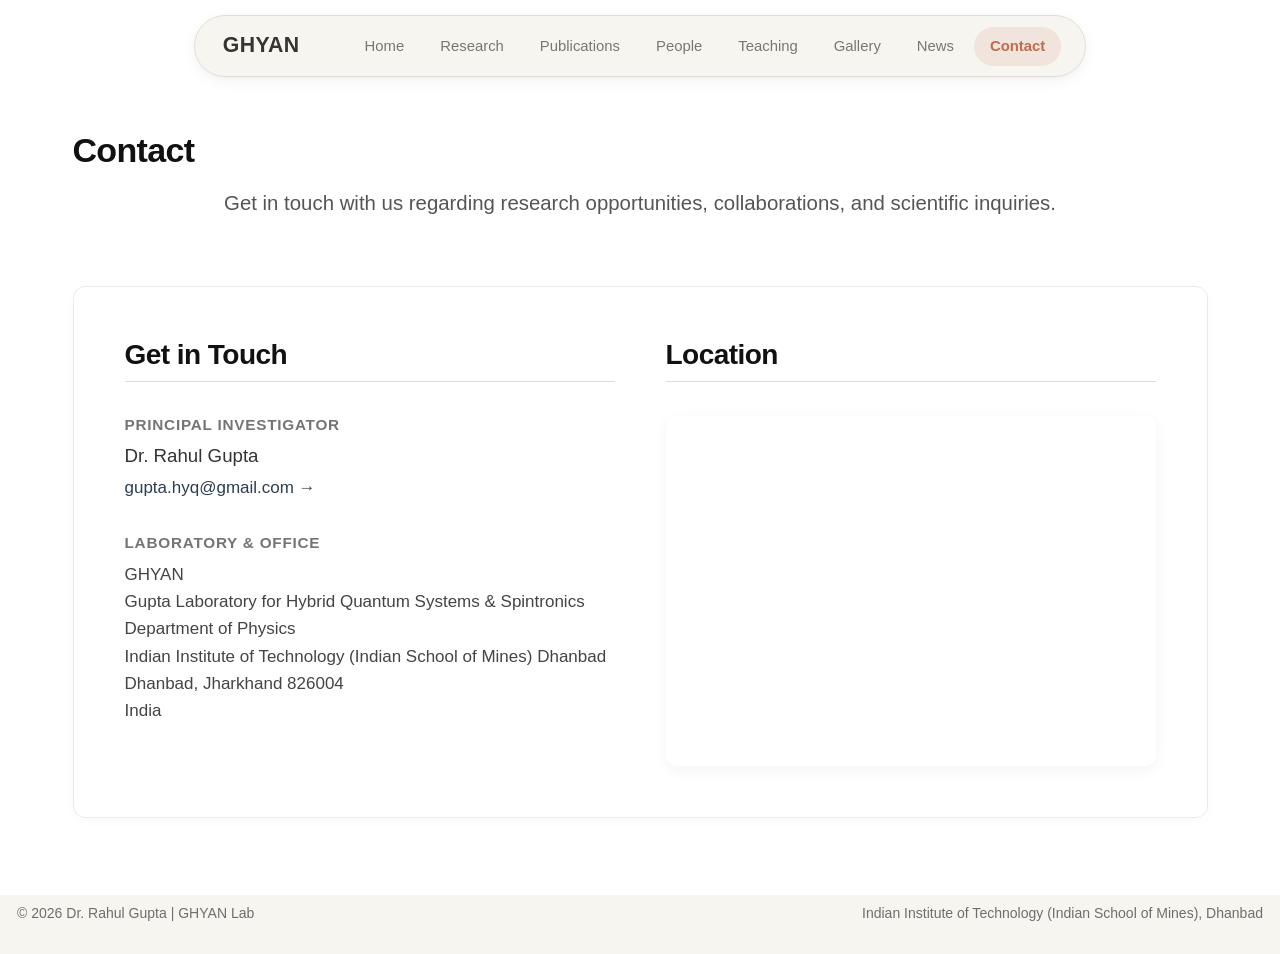
==== docs/contact.html @ 3e4fe7b3 "Bug Fixed" ====
<!DOCTYPE html>
<html xmlns="http://www.w3.org/1999/xhtml" lang="en" xml:lang="en"><head>

<meta charset="utf-8">
<meta name="generator" content="quarto-1.10.18">

<meta name="viewport" content="width=device-width, initial-scale=1.0, user-scalable=yes">


<title>Contact – GHYAN</title>
<style>
/* Default styles provided by pandoc.
** See https://pandoc.org/MANUAL.html#variables-for-html for config info.
*/
span.smallcaps{font-variant: small-caps;}
div.columns{display: flex; gap: 1.5em;}
div.column{flex: auto;}
@media screen {
div.columns{gap: min(4vw, 1.5em);}
div.column{overflow-x: auto;}
}
div.hanging-indent{margin-left: 1.5em; text-indent: -1.5em;}
ul.task-list{list-style: none;}
ul.task-list li input[type="checkbox"] {
  width: 0.8em;
  margin: 0 0.8em 0.2em -1em; /* quarto-specific, see https://github.com/quarto-dev/quarto-cli/issues/4556 */ 
  vertical-align: middle;
}
</style>


<script src="site_libs/quarto-nav/quarto-nav.js"></script>
<script src="site_libs/quarto-nav/headroom.min.js"></script>
<script src="site_libs/clipboard/clipboard.min.js"></script>
<script src="site_libs/quarto-search/autocomplete.umd.js"></script>
<script src="site_libs/quarto-search/fuse.min.js"></script>
<script src="site_libs/quarto-search/quarto-search.js"></script>
<meta name="quarto:offset" content="./">
<link href="./images/profile.jpg" rel="icon" type="image/jpeg">
<script src="site_libs/quarto-html/quarto.js" type="module"></script>
<script src="site_libs/quarto-html/tabsets/tabsets.js" type="module"></script>
<script src="site_libs/quarto-html/popper.min.js"></script>
<script src="site_libs/quarto-html/tippy.umd.min.js"></script>
<script src="site_libs/quarto-html/anchor.min.js"></script>
<link href="site_libs/quarto-html/tippy.css" rel="stylesheet">
<link href="site_libs/quarto-html/quarto-syntax-highlighting-64a204ab8560d761af7679ceaba22944.css" rel="stylesheet" id="quarto-text-highlighting-styles">
<script src="site_libs/bootstrap/bootstrap.min.js"></script>
<link href="site_libs/bootstrap/bootstrap-icons.css" rel="stylesheet">
<link href="site_libs/bootstrap/bootstrap-635a1aeed10e7daf586be3e230a5d408.min.css" rel="stylesheet" append-hash="true" id="quarto-bootstrap" data-mode="light">
<script id="quarto-search-options" type="application/json">{
  "location": "navbar",
  "copy-button": false,
  "collapse-after": 3,
  "panel-placement": "end",
  "type": "overlay",
  "limit": 50,
  "keyboard-shortcut": [
    "f",
    "/",
    "s"
  ],
  "show-item-context": false,
  "language": {
    "search-no-results-text": "No results",
    "search-matching-documents-text": "matching documents",
    "search-copy-link-title": "Copy link to search",
    "search-hide-matches-text": "Hide additional matches",
    "search-more-match-text": "more match in this document",
    "search-more-matches-text": "more matches in this document",
    "search-clear-button-title": "Clear",
    "search-text-placeholder": "",
    "search-detached-cancel-button-title": "Cancel",
    "search-submit-button-title": "Submit",
    "search-label": "Search"
  }
}</script>


<link rel="stylesheet" href="styles.css">
</head>

<body class="nav-fixed quarto-light">

<div id="quarto-search-results"></div>
  <header id="quarto-header" class="headroom fixed-top">
    <nav class="navbar navbar-expand-lg " data-bs-theme="dark">
      <div class="navbar-container container-fluid">
      <div class="navbar-brand-container mx-auto">
    <a class="navbar-brand" href="./index.html">
    <span class="navbar-title">GHYAN</span>
    </a>
  </div>
          <button class="navbar-toggler" type="button" data-bs-toggle="collapse" data-bs-target="#navbarCollapse" aria-controls="navbarCollapse" role="menu" aria-expanded="false" aria-label="Toggle navigation" onclick="if (window.quartoToggleHeadroom) { window.quartoToggleHeadroom(); }">
  <span class="navbar-toggler-icon"></span>
</button>
          <div class="collapse navbar-collapse" id="navbarCollapse">
            <ul class="navbar-nav navbar-nav-scroll ms-auto">
  <li class="nav-item">
    <a class="nav-link" href="./index.html"> 
<span class="menu-text">Home</span></a>
  </li>  
  <li class="nav-item">
    <a class="nav-link" href="./research.html"> 
<span class="menu-text">Research</span></a>
  </li>  
  <li class="nav-item">
    <a class="nav-link" href="./publications.html"> 
<span class="menu-text">Publications</span></a>
  </li>  
  <li class="nav-item">
    <a class="nav-link" href="./people.html"> 
<span class="menu-text">People</span></a>
  </li>  
  <li class="nav-item">
    <a class="nav-link" href="./teaching.html"> 
<span class="menu-text">Teaching</span></a>
  </li>  
  <li class="nav-item">
    <a class="nav-link" href="./gallery.html"> 
<span class="menu-text">Gallery</span></a>
  </li>  
  <li class="nav-item">
    <a class="nav-link" href="./news.html"> 
<span class="menu-text">News</span></a>
  </li>  
  <li class="nav-item">
    <a class="nav-link active" href="./contact.html" aria-current="page"> 
<span class="menu-text">Contact</span></a>
  </li>  
</ul>
          </div> <!-- /navcollapse -->
            <div class="quarto-navbar-tools">
</div>
      </div> <!-- /container-fluid -->
    </nav>
</header>
<!-- content -->
<div id="quarto-content" class="quarto-container page-columns page-rows-contents page-layout-full page-navbar">
<!-- sidebar -->
<!-- margin-sidebar -->
    
<!-- main -->
<main class="content column-page" id="quarto-document-content">

<header id="title-block-header" class="quarto-title-block default">
<div class="quarto-title">
<h1 class="title">Contact</h1>
</div>



<div class="quarto-title-meta column-page">

    
  
    
  </div>
  


</header>


<p style="text-align: center; font-size: 1.2rem; color: #555; margin-bottom: 4rem;">
Get in touch with us regarding research opportunities, collaborations, and scientific inquiries.
</p>
<div class="contact-grid">
  <div>
    <h2 style="margin-top: 0; margin-bottom: 2rem;" class="anchored">Get in Touch</h2>
    
    <div style="margin-bottom: 2rem;">
      <h4 style="color: #666; margin-bottom: 0.5rem; font-size: 0.9rem; text-transform: uppercase; letter-spacing: 0.05em;" class="anchored">Principal Investigator</h4>
      <p style="font-size: 1.1rem; font-weight: 500; margin-bottom: 0.25rem;">Dr. Rahul Gupta</p>
      <a href="mailto:gupta.hyq@gmail.com" style="color: #2c3e50; text-decoration: none;">gupta.hyq@gmail.com →</a>
    </div>

    <div>
      <h4 style="color: #666; margin-bottom: 0.5rem; font-size: 0.9rem; text-transform: uppercase; letter-spacing: 0.05em;" class="anchored">Laboratory &amp; Office</h4>
      <p style="line-height: 1.6; color: #444;">
        GHYAN<br>
        Gupta Laboratory for Hybrid Quantum Systems &amp; Spintronics<br>
        Department of Physics<br>
        Indian Institute of Technology (Indian School of Mines) Dhanbad<br>
        Dhanbad, Jharkhand 826004<br>
        India
      </p>
    </div>
  </div>

  <div>
    <h2 style="margin-top: 0; margin-bottom: 2rem;" class="anchored">Location</h2>
    <div style="border-radius: 12px; overflow: hidden; box-shadow: 0 4px 15px rgba(0,0,0,0.05); height: 350px;">
      <iframe src="https://www.google.com/maps/embed?pb=!1m18!1m12!1m3!1d3650.117390558661!2d86.43899721498261!3d23.814421984557995!2m3!1f0!2f0!3f0!3m2!1i1024!2i768!4f13.1!3m3!1m2!1s0x39f6bc9fac68019b%3A0xc6c4d7f5fc811ed1!2sDepartment%20of%20Physics%2C%20IIT%20(ISM)%20Dhanbad!5e0!3m2!1sen!2sin!4v1689000000000!5m2!1sen!2sin" width="100%" height="100%" style="border:0;" allowfullscreen="" loading="lazy" referrerpolicy="no-referrer-when-downgrade">
      </iframe>
    </div>
  </div>
</div>



</main> <!-- /main -->
<script id="quarto-html-after-body" type="application/javascript">
  window.document.addEventListener("DOMContentLoaded", function (event) {
    const icon = "";
    const anchorJS = new window.AnchorJS();
    anchorJS.options = {
      placement: 'right',
      icon: icon
    };
    anchorJS.add('.anchored');
    const isCodeAnnotation = (el) => {
      for (const clz of el.classList) {
        if (clz.startsWith('code-annotation-')) {                     
          return true;
        }
      }
      return false;
    }
    const onCopySuccess = function(e) {
      // button target
      const button = e.trigger;
      // don't keep focus
      button.blur();
      // flash "checked"
      button.classList.add('code-copy-button-checked');
      var currentTitle = button.getAttribute("title");
      button.setAttribute("title", "Copied!");
      let tooltip;
      if (window.bootstrap) {
        button.setAttribute("data-bs-toggle", "tooltip");
        button.setAttribute("data-bs-placement", "left");
        button.setAttribute("data-bs-title", "Copied!");
        tooltip = new bootstrap.Tooltip(button, 
          { trigger: "manual", 
            customClass: "code-copy-button-tooltip",
            offset: [0, -8]});
        tooltip.show();    
      }
      setTimeout(function() {
        if (tooltip) {
          tooltip.hide();
          button.removeAttribute("data-bs-title");
          button.removeAttribute("data-bs-toggle");
          button.removeAttribute("data-bs-placement");
        }
        button.setAttribute("title", currentTitle);
        button.classList.remove('code-copy-button-checked');
      }, 1000);
      // clear code selection
      e.clearSelection();
    }
    const getTextToCopy = function(trigger) {
      const outerScaffold = trigger.parentElement.cloneNode(true);
      const codeEl = outerScaffold.querySelector('code');
      for (const childEl of codeEl.children) {
        if (isCodeAnnotation(childEl)) {
          childEl.remove();
        }
      }
      return codeEl.innerText;
    }
    const clipboard = new window.ClipboardJS('.code-copy-button:not([data-in-quarto-modal])', {
      text: getTextToCopy
    });
    clipboard.on('success', onCopySuccess);
    if (window.document.getElementById('quarto-embedded-source-code-modal')) {
      const clipboardModal = new window.ClipboardJS('.code-copy-button[data-in-quarto-modal]', {
        text: getTextToCopy,
        container: window.document.getElementById('quarto-embedded-source-code-modal')
      });
      clipboardModal.on('success', onCopySuccess);
    }
      var localhostRegex = new RegExp(/^(?:http|https):\/\/localhost\:?[0-9]*\//);
      var mailtoRegex = new RegExp(/^mailto:/);
        var filterRegex = new RegExp('/' + window.location.host + '/');
      var isInternal = (href) => {
          return filterRegex.test(href) || localhostRegex.test(href) || mailtoRegex.test(href);
      }
      // Inspect non-navigation links and adorn them if external
     var links = window.document.querySelectorAll('a[href]:not(.nav-link):not(.navbar-brand):not(.toc-action):not(.sidebar-link):not(.sidebar-item-toggle):not(.pagination-link):not(.no-external):not([aria-hidden]):not(.dropdown-item):not(.quarto-navigation-tool):not(.about-link)');
      for (var i=0; i<links.length; i++) {
        const link = links[i];
        if (!isInternal(link.href)) {
          // undo the damage that might have been done by quarto-nav.js in the case of
          // links that we want to consider external
          if (link.dataset.originalHref !== undefined) {
            link.href = link.dataset.originalHref;
          }
        }
      }
    function tippyHover(el, contentFn, onTriggerFn, onUntriggerFn) {
      const config = {
        allowHTML: true,
        maxWidth: 500,
        delay: 100,
        arrow: false,
        appendTo: function(el) {
            return el.parentElement;
        },
        interactive: true,
        interactiveBorder: 10,
        theme: 'quarto',
        placement: 'bottom-start',
      };
      if (contentFn) {
        config.content = contentFn;
      }
      if (onTriggerFn) {
        config.onTrigger = onTriggerFn;
      }
      if (onUntriggerFn) {
        config.onUntrigger = onUntriggerFn;
      }
      window.tippy(el, config); 
    }
    const noterefs = window.document.querySelectorAll('a[role="doc-noteref"]');
    for (var i=0; i<noterefs.length; i++) {
      const ref = noterefs[i];
      tippyHover(ref, function() {
        // use id or data attribute instead here
        let href = ref.getAttribute('data-footnote-href') || ref.getAttribute('href');
        try { href = new URL(href).hash; } catch {}
        const id = href.replace(/^#\/?/, "");
        const note = window.document.getElementById(id);
        if (note) {
          return note.innerHTML;
        } else {
          return "";
        }
      });
    }
    const xrefs = window.document.querySelectorAll('a.quarto-xref');
    const processXRef = (id, note) => {
      // Strip column container classes
      const stripColumnClz = (el) => {
        el.classList.remove("page-full", "page-columns");
        if (el.children) {
          for (const child of el.children) {
            stripColumnClz(child);
          }
        }
      }
      stripColumnClz(note)
      if (id === null || id.startsWith('sec-')) {
        // Special case sections, only their first couple elements
        const container = document.createElement("div");
        if (note.children && note.children.length > 2) {
          container.appendChild(note.children[0].cloneNode(true));
          for (let i = 1; i < note.children.length; i++) {
            const child = note.children[i];
            if (child.tagName === "P" && child.innerText === "") {
              continue;
            } else {
              container.appendChild(child.cloneNode(true));
              break;
            }
          }
          if (window.Quarto?.typesetMath) {
            window.Quarto.typesetMath(container);
          }
          return container.innerHTML
        } else {
          if (window.Quarto?.typesetMath) {
            window.Quarto.typesetMath(note);
          }
          return note.innerHTML;
        }
      } else {
        // Remove any anchor links if they are present
        const anchorLink = note.querySelector('a.anchorjs-link');
        if (anchorLink) {
          anchorLink.remove();
        }
        if (window.Quarto?.typesetMath) {
          window.Quarto.typesetMath(note);
        }
        if (note.classList.contains("callout")) {
          return note.outerHTML;
        } else {
          return note.innerHTML;
        }
      }
    }
    for (var i=0; i<xrefs.length; i++) {
      const xref = xrefs[i];
      tippyHover(xref, undefined, function(instance) {
        instance.disable();
        let url = xref.getAttribute('href');
        let hash = undefined; 
        if (url.startsWith('#')) {
          hash = url;
        } else {
          try { hash = new URL(url).hash; } catch {}
        }
        if (hash) {
          const id = hash.replace(/^#\/?/, "");
          const note = window.document.getElementById(id);
          if (note !== null) {
            try {
              const html = processXRef(id, note.cloneNode(true));
              instance.setContent(html);
            } finally {
              instance.enable();
              instance.show();
            }
          } else {
            // See if we can fetch this
            fetch(url.split('#')[0])
            .then(res => res.text())
            .then(html => {
              const parser = new DOMParser();
              const htmlDoc = parser.parseFromString(html, "text/html");
              const note = htmlDoc.getElementById(id);
              if (note !== null) {
                const html = processXRef(id, note);
                instance.setContent(html);
              } 
            }).finally(() => {
              instance.enable();
              instance.show();
            });
          }
        } else {
          // See if we can fetch a full url (with no hash to target)
          // This is a special case and we should probably do some content thinning / targeting
          fetch(url)
          .then(res => res.text())
          .then(html => {
            const parser = new DOMParser();
            const htmlDoc = parser.parseFromString(html, "text/html");
            const note = htmlDoc.querySelector('main.content');
            if (note !== null) {
              // This should only happen for chapter cross references
              // (since there is no id in the URL)
              // remove the first header
              if (note.children.length > 0 && note.children[0].tagName === "HEADER") {
                note.children[0].remove();
              }
              const html = processXRef(null, note);
              instance.setContent(html);
            } 
          }).finally(() => {
            instance.enable();
            instance.show();
          });
        }
      }, function(instance) {
      });
    }
        let selectedAnnoteEl;
        const selectorForAnnotation = ( cell, annotation) => {
          let cellAttr = 'data-code-cell="' + cell + '"';
          let lineAttr = 'data-code-annotation="' +  annotation + '"';
          const selector = 'span[' + cellAttr + '][' + lineAttr + ']';
          return selector;
        }
        const selectCodeLines = (annoteEl) => {
          const doc = window.document;
          const targetCell = annoteEl.getAttribute("data-target-cell");
          const targetAnnotation = annoteEl.getAttribute("data-target-annotation");
          const annoteSpan = window.document.querySelector(selectorForAnnotation(targetCell, targetAnnotation));
          const lines = annoteSpan.getAttribute("data-code-lines").split(",");
          const lineIds = lines.map((line) => {
            return targetCell + "-" + line;
          })
          let top = null;
          let height = null;
          let parent = null;
          if (lineIds.length > 0) {
              //compute the position of the single el (top and bottom and make a div)
              const el = window.document.getElementById(lineIds[0]);
              top = el.offsetTop;
              height = el.offsetHeight;
              parent = el.parentElement.parentElement;
            if (lineIds.length > 1) {
              const lastEl = window.document.getElementById(lineIds[lineIds.length - 1]);
              const bottom = lastEl.offsetTop + lastEl.offsetHeight;
              height = bottom - top;
            }
            if (top !== null && height !== null && parent !== null) {
              // cook up a div (if necessary) and position it 
              let div = window.document.getElementById("code-annotation-line-highlight");
              if (div === null) {
                div = window.document.createElement("div");
                div.setAttribute("id", "code-annotation-line-highlight");
                div.style.position = 'absolute';
                parent.appendChild(div);
              }
              div.style.top = top - 2 + "px";
              div.style.height = height + 4 + "px";
              div.style.left = 0;
              let gutterDiv = window.document.getElementById("code-annotation-line-highlight-gutter");
              if (gutterDiv === null) {
                gutterDiv = window.document.createElement("div");
                gutterDiv.setAttribute("id", "code-annotation-line-highlight-gutter");
                gutterDiv.style.position = 'absolute';
                const codeCell = window.document.getElementById(targetCell);
                const gutter = codeCell.querySelector('.code-annotation-gutter');
                gutter.appendChild(gutterDiv);
              }
              gutterDiv.style.top = top - 2 + "px";
              gutterDiv.style.height = height + 4 + "px";
            }
            selectedAnnoteEl = annoteEl;
          }
        };
        const unselectCodeLines = () => {
          const elementsIds = ["code-annotation-line-highlight", "code-annotation-line-highlight-gutter"];
          elementsIds.forEach((elId) => {
            const div = window.document.getElementById(elId);
            if (div) {
              div.remove();
            }
          });
          selectedAnnoteEl = undefined;
        };
          // Handle positioning of the toggle
      window.addEventListener(
        "resize",
        throttle(() => {
          elRect = undefined;
          if (selectedAnnoteEl) {
            selectCodeLines(selectedAnnoteEl);
          }
        }, 10)
      );
      function throttle(fn, ms) {
      let throttle = false;
      let timer;
        return (...args) => {
          if(!throttle) { // first call gets through
              fn.apply(this, args);
              throttle = true;
          } else { // all the others get throttled
              if(timer) clearTimeout(timer); // cancel #2
              timer = setTimeout(() => {
                fn.apply(this, args);
                timer = throttle = false;
              }, ms);
          }
        };
      }
        // Attach click handler to the DT
        const annoteDls = window.document.querySelectorAll('dt[data-target-cell]');
        for (const annoteDlNode of annoteDls) {
          annoteDlNode.addEventListener('click', (event) => {
            const clickedEl = event.target;
            if (clickedEl !== selectedAnnoteEl) {
              unselectCodeLines();
              const activeEl = window.document.querySelector('dt[data-target-cell].code-annotation-active');
              if (activeEl) {
                activeEl.classList.remove('code-annotation-active');
              }
              selectCodeLines(clickedEl);
              clickedEl.classList.add('code-annotation-active');
            } else {
              // Unselect the line
              unselectCodeLines();
              clickedEl.classList.remove('code-annotation-active');
            }
          });
        }
    const findCites = (el) => {
      const parentEl = el.parentElement;
      if (parentEl) {
        const cites = parentEl.dataset.cites;
        if (cites) {
          return {
            el,
            cites: cites.split(' ')
          };
        } else {
          return findCites(el.parentElement)
        }
      } else {
        return undefined;
      }
    };
    var bibliorefs = window.document.querySelectorAll('a[role="doc-biblioref"]');
    for (var i=0; i<bibliorefs.length; i++) {
      const ref = bibliorefs[i];
      const citeInfo = findCites(ref);
      if (citeInfo) {
        tippyHover(citeInfo.el, function() {
          var popup = window.document.createElement('div');
          citeInfo.cites.forEach(function(cite) {
            var citeDiv = window.document.createElement('div');
            citeDiv.classList.add('hanging-indent');
            citeDiv.classList.add('csl-entry');
            var biblioDiv = window.document.getElementById('ref-' + cite);
            if (biblioDiv) {
              citeDiv.innerHTML = biblioDiv.innerHTML;
            }
            popup.appendChild(citeDiv);
          });
          return popup.innerHTML;
        });
      }
    }
  });
  </script>
</div> <!-- /content -->
<footer class="footer">
  <div class="nav-footer">
    <div class="nav-footer-left">
<p>© 2026 Dr.&nbsp;Rahul Gupta | GHYAN Lab</p>
</div>   
    <div class="nav-footer-center">
      &nbsp;
    </div>
    <div class="nav-footer-right">
<p>Indian Institute of Technology (Indian School of Mines), Dhanbad</p>
</div>
  </div>
</footer>




</body></html>
---- docs/site_libs/quarto-html/tippy.css ----
.tippy-box[data-animation=fade][data-state=hidden]{opacity:0}[data-tippy-root]{max-width:calc(100vw - 10px)}.tippy-box{position:relative;background-color:#333;color:#fff;border-radius:4px;font-size:14px;line-height:1.4;white-space:normal;outline:0;transition-property:transform,visibility,opacity}.tippy-box[data-placement^=top]>.tippy-arrow{bottom:0}.tippy-box[data-placement^=top]>.tippy-arrow:before{bottom:-7px;left:0;border-width:8px 8px 0;border-top-color:initial;transform-origin:center top}.tippy-box[data-placement^=bottom]>.tippy-arrow{top:0}.tippy-box[data-placement^=bottom]>.tippy-arrow:before{top:-7px;left:0;border-width:0 8px 8px;border-bottom-color:initial;transform-origin:center bottom}.tippy-box[data-placement^=left]>.tippy-arrow{right:0}.tippy-box[data-placement^=left]>.tippy-arrow:before{border-width:8px 0 8px 8px;border-left-color:initial;right:-7px;transform-origin:center left}.tippy-box[data-placement^=right]>.tippy-arrow{left:0}.tippy-box[data-placement^=right]>.tippy-arrow:before{left:-7px;border-width:8px 8px 8px 0;border-right-color:initial;transform-origin:center right}.tippy-box[data-inertia][data-state=visible]{transition-timing-function:cubic-bezier(.54,1.5,.38,1.11)}.tippy-arrow{width:16px;height:16px;color:#333}.tippy-arrow:before{content:"";position:absolute;border-color:transparent;border-style:solid}.tippy-content{position:relative;padding:5px 9px;z-index:1}
---- docs/site_libs/quarto-html/quarto-syntax-highlighting-64a204ab8560d761af7679ceaba22944.css ----
/* quarto syntax highlight colors */
:root {
  --quarto-hl-ot-color: #003B4F;
  --quarto-hl-at-color: #657422;
  --quarto-hl-ss-color: #20794D;
  --quarto-hl-an-color: #5E5E5E;
  --quarto-hl-fu-color: #4758AB;
  --quarto-hl-st-color: #20794D;
  --quarto-hl-cf-color: #003B4F;
  --quarto-hl-op-color: #5E5E5E;
  --quarto-hl-er-color: #AD0000;
  --quarto-hl-bn-color: #AD0000;
  --quarto-hl-al-color: #AD0000;
  --quarto-hl-va-color: #111111;
  --quarto-hl-bu-color: inherit;
  --quarto-hl-ex-color: inherit;
  --quarto-hl-pp-color: #AD0000;
  --quarto-hl-in-color: #5E5E5E;
  --quarto-hl-vs-color: #20794D;
  --quarto-hl-wa-color: #5E5E5E;
  --quarto-hl-do-color: #5E5E5E;
  --quarto-hl-im-color: #00769E;
  --quarto-hl-ch-color: #20794D;
  --quarto-hl-dt-color: #AD0000;
  --quarto-hl-fl-color: #AD0000;
  --quarto-hl-co-color: #5E5E5E;
  --quarto-hl-cv-color: #5E5E5E;
  --quarto-hl-cn-color: #8f5902;
  --quarto-hl-sc-color: #5E5E5E;
  --quarto-hl-dv-color: #AD0000;
  --quarto-hl-kw-color: #003B4F;
}

/* other quarto variables */
:root {
  --quarto-font-monospace: SFMono-Regular, Menlo, Monaco, Consolas, "Liberation Mono", "Courier New", monospace;
}

/* syntax highlight based on Pandoc's rules */
pre > code.sourceCode > span {
  color: #003B4F;
}

code.sourceCode > span {
  color: #003B4F;
}

div.sourceCode,
div.sourceCode pre.sourceCode {
  color: #003B4F;
}

/* Normal */
code span {
  color: #003B4F;
}

/* Alert */
code span.al {
  color: #AD0000;
  font-style: inherit;
}

/* Annotation */
code span.an {
  color: #5E5E5E;
  font-style: inherit;
}

/* Attribute */
code span.at {
  color: #657422;
  font-style: inherit;
}

/* BaseN */
code span.bn {
  color: #AD0000;
  font-style: inherit;
}

/* BuiltIn */
code span.bu {
  font-style: inherit;
}

/* ControlFlow */
code span.cf {
  color: #003B4F;
  font-weight: bold;
  font-style: inherit;
}

/* Char */
code span.ch {
  color: #20794D;
  font-style: inherit;
}

/* Constant */
code span.cn {
  color: #8f5902;
  font-style: inherit;
}

/* Comment */
code span.co {
  color: #5E5E5E;
  font-style: inherit;
}

/* CommentVar */
code span.cv {
  color: #5E5E5E;
  font-style: italic;
}

/* Documentation */
code span.do {
  color: #5E5E5E;
  font-style: italic;
}

/* DataType */
code span.dt {
  color: #AD0000;
  font-style: inherit;
}

/* DecVal */
code span.dv {
  color: #AD0000;
  font-style: inherit;
}

/* Error */
code span.er {
  color: #AD0000;
  font-style: inherit;
}

/* Extension */
code span.ex {
  font-style: inherit;
}

/* Float */
code span.fl {
  color: #AD0000;
  font-style: inherit;
}

/* Function */
code span.fu {
  color: #4758AB;
  font-style: inherit;
}

/* Import */
code span.im {
  color: #00769E;
  font-style: inherit;
}

/* Information */
code span.in {
  color: #5E5E5E;
  font-style: inherit;
}

/* Keyword */
code span.kw {
  color: #003B4F;
  font-weight: bold;
  font-style: inherit;
}

/* Operator */
code span.op {
  color: #5E5E5E;
  font-style: inherit;
}

/* Other */
code span.ot {
  color: #003B4F;
  font-style: inherit;
}

/* Preprocessor */
code span.pp {
  color: #AD0000;
  font-style: inherit;
}

/* SpecialChar */
code span.sc {
  color: #5E5E5E;
  font-style: inherit;
}

/* SpecialString */
code span.ss {
  color: #20794D;
  font-style: inherit;
}

/* String */
code span.st {
  color: #20794D;
  font-style: inherit;
}

/* Variable */
code span.va {
  color: #111111;
  font-style: inherit;
}

/* VerbatimString */
code span.vs {
  color: #20794D;
  font-style: inherit;
}

/* Warning */
code span.wa {
  color: #5E5E5E;
  font-style: italic;
}

.prevent-inlining {
  content: "</";
}

/*# sourceMappingURL=9d8d5bb603a83b8298b89080a598c93b.css.map */
---- docs/styles.css ----
/* Minimalist Global Styles */
body {
  background-color: #fff;
  color: #333;
}

h1, h2, h3, h4, h5 {
  font-weight: 600;
  color: #111;
  letter-spacing: -0.02em;
}

/* Home Layout to match reference image */
.home-layout {
  display: flex;
  flex-direction: column;
  gap: 4rem;
  margin-top: 1rem;
  margin-bottom: 5rem;
  min-height: 80vh;
  align-items: center;
}

@media (min-width: 768px) {
  .home-layout {
    flex-direction: row;
    align-items: flex-start;
  }
}

.home-left {
  flex: 0 0 350px;
  max-width: 100%;
  text-align: center;
}

@media (max-width: 767.98px) {
  .home-left {
    flex: 1 1 auto;
    width: 100%;
    max-width: 340px;
  }
  .home-layout {
    gap: 2.5rem;
    margin-bottom: 3.5rem;
  }
  .welcome-title {
    font-size: 2rem !important;
  }
}

.home-right {
  flex: 1;
  padding-top: 1rem;
  display: flex;
  flex-direction: column;
}

/* Profile Image */
.profile-img-container {
  border: 1px dashed #aaa;
  padding: 4px;
  margin-bottom: 1.5rem;
  display: inline-block;
  max-width: 100%;
  transition: transform 0.3s ease, box-shadow 0.3s ease;
  border-radius: 4px;
}
.profile-img-container:hover {
  transform: translateY(-5px);
  box-shadow: 0 10px 25px rgba(0,0,0,0.1);
}
.profile-img-container img {
  width: 330px;
  max-width: 100%;
  height: 330px;
  aspect-ratio: 1 / 1;
  object-fit: cover;
  object-position: center 15%; /* Adjust this percentage to shift the image up or down (0% is top, 100% is bottom) */
  display: block;
}

/* Profile Text */
.profile-name {
  font-size: 1.6rem;
  font-weight: 700;
  margin-bottom: 0.5rem;
  text-transform: uppercase;
  letter-spacing: 0.05em;
}
.profile-title {
  color: #222;
  margin-bottom: 0.25rem;
  font-size: 1.05rem;
}

/* Social Buttons */
.social-buttons {
  display: flex;
  justify-content: center;
  gap: 0.5rem;
  margin-top: 1.5rem;
  flex-wrap: wrap;
}
.social-btn {
  border: 1px solid #ccc;
  background: white;
  padding: 0.25rem 0.6rem;
  border-radius: 4px;
  font-size: 0.85rem;
  text-decoration: none;
  display: flex;
  align-items: center;
  gap: 0.4rem;
  transition: all 0.2s;
  font-weight: 500;
}
.social-btn:hover {
  text-decoration: none;
  color: #fff;
}
.social-btn.email { border-color: #f1c40f; color: #f39c12; }
.social-btn.scholar { border-color: #333; color: #333; }
.social-btn.orcid { border-color: #a6ce39; color: #a6ce39; }
.social-btn.linkedin { border-color: #0077b5; color: #0077b5; }

.social-btn.email:hover { background: #f39c12; color: #fff; border-color: #f39c12; }
.social-btn.scholar:hover { background: #333; color: #fff; border-color: #333; }
.social-btn.orcid:hover { background: #a6ce39; color: #fff; border-color: #a6ce39; }
.social-btn.linkedin:hover { background: #0077b5; color: #fff; border-color: #0077b5; }

/* Right side content */
.welcome-title {
  font-size: 2.5rem;
  font-weight: 700;
  margin-bottom: 1.5rem;
}

.welcome-text {
  font-size: 1.1rem;
  line-height: 1.7;
  color: #222;
  margin-bottom: 1.5rem;
  max-width: 800px;
}

/* Action Buttons */
.action-buttons {
  display: flex;
  gap: 1rem;
  margin-top: 2rem;
  flex-wrap: wrap;
}
.action-btn {
  border: 1px solid #555;
  background: transparent;
  color: #444;
  padding: 0.5rem 1.25rem;
  border-radius: 4px;
  text-decoration: none;
  font-weight: 500;
  transition: all 0.2s;
}
.action-btn:hover {
  text-decoration: none;
  background: #444;
  color: #fff;
}
.action-btn.primary {
  border-color: #1abc9c;
  color: #1abc9c;
}
.action-btn.primary:hover {
  background: #1abc9c;
  color: #fff;
}
.action-btn.secondary {
  border-color: #3498db;
  color: #3498db;
}
.action-btn.secondary:hover {
  background: #3498db;
  color: #fff;
}

.scroll-down {
  padding-top: 4rem;
  color: #666;
  font-size: 0.95rem;
  display: flex;
  align-items: center;
  gap: 0.5rem;
}

.scroll-arrow {
  display: inline-block;
  animation: bounce 2s infinite;
}

@keyframes bounce {
  0%, 20%, 50%, 80%, 100% {
    transform: translateY(0);
  }
  40% {
    transform: translateY(8px);
  }
  60% {
    transform: translateY(4px);
  }
}


/* Research Page Alternate Layout */
.research-row {
  display: flex;
  flex-direction: column;
  margin-bottom: 4rem;
  align-items: center;
  gap: 2rem;
}

@media (min-width: 768px) {
  .research-row {
    flex-direction: row;
  }
  .research-row:nth-child(even) {
    flex-direction: row-reverse;
  }
}

.research-text {
  flex: 1;
}

.research-image {
  flex: 1;
}

.research-image img {
  width: 100%;
  border-radius: 8px;
  box-shadow: 0 4px 15px rgba(0,0,0,0.05);
}


/* NEW PEOPLE PAGE STYLES */
.people-page {
  display: flex;
  flex-direction: column;
  gap: 3.5rem;
  margin-top: 2rem;
  margin-bottom: 5rem;
}

@media (min-width: 992px) {
  .people-page {
    flex-direction: row;
    align-items: flex-start;
    gap: 2.5rem;
  }
}

/* TEAM LEADER SIDEBAR - static on mobile, sticky on desktop */
.leader-sidebar {
  width: 100%;
  max-width: 440px;
  margin: 0 auto;
  position: static;
  flex: 1 1 auto;
}

@media (min-width: 992px) {
  .leader-sidebar {
    flex: 0 0 320px;
    max-width: 320px;
    margin: 0;
    align-self: flex-start;
    position: sticky;
    top: 90px;
  }
}

.leader-sticky {
  background: #fff;
  border-radius: 16px;
  padding: 2rem;
  border: 1px solid #eaeaea;
  box-shadow: 0 4px 20px rgba(0,0,0,0.03);
}

@media (max-width: 767.98px) {
  .leader-sticky {
    padding: 1.5rem 1.25rem;
    border-radius: 14px;
  }
  .people-page {
    gap: 2.5rem;
    margin-top: 1.25rem;
    margin-bottom: 3.5rem;
  }
}

.leader-sticky h2 .anchorjs-link,
.member-info h3 .anchorjs-link {
  display: none !important;
}

.leader-label {
  font-size: 0.75rem;
  font-weight: 700;
  letter-spacing: 0.05em;
  color: #7f8c8d;
  margin-bottom: 1.5rem;
}

.leader-photo {
  width: 100%;
  padding-bottom: 100%;
  position: relative;
  border: 2px dashed #ccc;
  border-radius: 12px;
  margin-bottom: 1.5rem;
}

.leader-photo img {
  position: absolute;
  top: 4px;
  left: 4px;
  width: calc(100% - 8px);
  height: calc(100% - 8px);
  object-fit: cover;
  object-position: center 10%;
  display: block;
  border-radius: 8px;
}

.leader-sticky h2 {
  margin: 0 0 0.25rem 0;
  font-size: 1.5rem;
  color: #2c3e50;
}

.leader-role {
  color: #3498db;
  font-weight: 600;
  margin: 0 0 1.5rem 0;
}

.leader-divider {
  height: 1px;
  background: #eaeaea;
  margin: 1.5rem 0;
}

.leader-bio {
  font-size: 0.95rem;
  color: #555;
  line-height: 1.6;
  margin-bottom: 1.5rem;
}

.leader-details p {
  display: flex;
  justify-content: space-between;
  font-size: 0.9rem;
  color: #333;
  margin-bottom: 0.5rem;
  border-bottom: 1px solid #f5f5f5;
  padding-bottom: 0.5rem;
}
.leader-details p:last-child { border-bottom: none; }
.leader-details p span { color: #888; font-size: 0.85rem; }

.leader-email {
  display: block;
  text-align: center;
  background: #2c3e50;
  color: white;
  padding: 0.75rem 1rem;
  border-radius: 8px;
  text-decoration: none;
  font-weight: 600;
  margin-top: 1.5rem;
  transition: background 0.2s;
}
.leader-email:hover { background: #1a252f; color: white; }

/* TEAM MEMBERS SECTION */
.team-section {
  flex: 1;
  min-width: 0;
}

.team-heading {
  margin-bottom: 2rem;
}

@media (max-width: 767.98px) {
  .team-heading {
    text-align: center;
    margin-bottom: 1.5rem;
  }
  .team-heading h2 {
    font-size: 1.75rem !important;
  }
}

.section-eyebrow {
  font-size: 0.8rem;
  font-weight: 700;
  color: #7f8c8d;
  letter-spacing: 0.05em;
  margin: 0 0 0.5rem 0;
}

.team-heading h2 {
  margin: 0 0 1rem 0;
  font-size: 2rem;
  color: #2c3e50;
}

.section-description {
  margin: 0;
  color: #555;
  font-size: 1.1rem;
  line-height: 1.5;
  max-width: 600px;
}

.team-grid {
  display: grid;
  grid-template-columns: repeat(3, 1fr);
  gap: 1.25rem;
}

@media (max-width: 991.98px) {
  .team-grid {
    grid-template-columns: 1fr !important;
    max-width: 380px;
    margin: 0 auto;
    gap: 1.5rem;
  }
}

.member-card {
  display: flex;
  flex-direction: column;
  background: #fff;
  border-radius: 12px;
  border: 1px solid #eaeaea;
  box-shadow: 0 4px 15px rgba(0,0,0,0.03);
  overflow: hidden;
  transition: transform 0.2s ease, box-shadow 0.2s ease;
}
.member-card:hover {
  transform: translateY(-5px);
  box-shadow: 0 8px 25px rgba(0,0,0,0.1);
}

.member-photo {
  width: calc(100% - 2rem);
  padding-bottom: calc(100% - 2rem);
  margin: 1rem auto 0;
  position: relative;
  border: 2px dashed #ccc;
  border-radius: 8px;
}

.member-photo img {
  position: absolute;
  top: 4px;
  left: 4px;
  width: calc(100% - 8px);
  height: calc(100% - 8px);
  object-fit: cover;
  display: block;
  border-radius: 4px;
}

.member-info {
  padding: 1.25rem;

}

.member-info h3 {
  margin: 0 0 0.25rem 0;
  font-size: 1.1rem;
  color: #2c3e50;
}

.member-position {
  font-size: 0.9rem;
  color: #3498db;
  font-weight: 500;
  margin: 0 0 0.25rem 0;
}

.member-department {
  font-size: 0.8rem;
  color: #7f8c8d;
  margin: 0 0 1rem 0;
}

.member-info a {
  display: inline-block;
  font-size: 0.85rem;
  color: #2c3e50;
  text-decoration: none;
  font-weight: 600;
  border-bottom: 1px solid currentColor;
}
.member-info a:hover { color: #3498db; }

/* Home Grid Sections */
.home-grid {
  display: grid;
  grid-template-columns: repeat(3, 1fr);
  gap: 2rem;
  margin-top: 5rem;
  margin-bottom: 5rem;
}
@media (max-width: 900px) {
  .home-grid { grid-template-columns: repeat(2, 1fr); }
}
@media (max-width: 600px) {
  .home-grid { grid-template-columns: 1fr; }
}

.home-card {
  display: flex;
  flex-direction: column;
  background: #fff;
  border-radius: 12px;
  border: 1px solid #eaeaea;
  overflow: hidden;
  text-decoration: none;
  color: #333;
  transition: transform 0.3s ease, box-shadow 0.3s ease;
  box-shadow: 0 4px 15px rgba(0,0,0,0.03);
}

.home-card:hover {
  transform: translateY(-8px);
  box-shadow: 0 12px 30px rgba(0,0,0,0.12);
  text-decoration: none;
}

.home-card img {
  width: 100%;
  aspect-ratio: 16 / 9;
  object-fit: cover;
  border-bottom: 1px solid #eaeaea;
}

.home-card-content {
  padding: 1.5rem;
}

.home-card-content h3 {
  margin: 0 0 0.5rem 0;
  font-size: 1.25rem;
  color: #2c3e50;
  font-weight: 700;
}

.home-card-content p {
  margin: 0;
  color: #666;
  font-size: 0.95rem;
  line-height: 1.5;
}


/* Contact Grid */
.contact-grid {
  display: grid;
  grid-template-columns: 1fr;
  gap: 3rem;
  background: #fff;
  padding: 3rem;
  border-radius: 12px;
  box-shadow: 0 4px 15px rgba(0,0,0,0.03);
  border: 1px solid #eaeaea;
}

@media (min-width: 768px) {
  .contact-grid {
    grid-template-columns: 1fr 1fr;
  }
}

@media (max-width: 767.98px) {
  .contact-grid {
    padding: 1.5rem;
    gap: 2rem;
  }
}

/* Publication Page Styles */
.pub-card {
  display: flex;
  flex-direction: column;
  background: #fff;
  border-radius: 12px;
  border: 1px solid #eaeaea;
  margin-bottom: 2rem;
  overflow: hidden;
  text-decoration: none;
  color: inherit;
  transition: transform 0.2s ease, box-shadow 0.2s ease;
  box-shadow: 0 4px 15px rgba(0,0,0,0.03);
  max-width: 900px;
  margin-left: auto;
  margin-right: auto;
}

@media (min-width: 768px) {
  .pub-card {
    flex-direction: row;
    align-items: stretch;
  }
}

.pub-card:hover {
  transform: translateY(-5px);
  box-shadow: 0 8px 25px rgba(0,0,0,0.1);
}

.pub-img-wrapper {
  display: flex;
  align-items: center;
  justify-content: center;
  padding: 2rem;
  flex: 0 0 200px;
}
@media (max-width: 767.98px) {
  .pub-img-wrapper {
    height: 120px;
    padding: 1rem;
    flex: none;
  }
  .pub-content {
    padding: 1.25rem !important;
  }
}

.pub-img-wrapper img {
  max-width: 100%;
  max-height: 80px;
  object-fit: contain;
}

.pub-content {
  padding: 2rem;
  flex: 1;
  display: flex;
  flex-direction: column;
  justify-content: center;
}

.pub-title {
  font-size: 1.25rem;
  font-weight: 700;
  color: #2c3e50;
  margin: 0 0 0.75rem 0;
  line-height: 1.4;
}

.pub-journal {
  font-size: 0.95rem;
  color: #3498db;
  font-weight: 600;
  margin-bottom: 0.75rem;
  text-transform: uppercase;
  letter-spacing: 0.03em;
}

.pub-authors {
  margin: 0;
  color: #555;
  font-size: 1rem;
  line-height: 1.5;
}
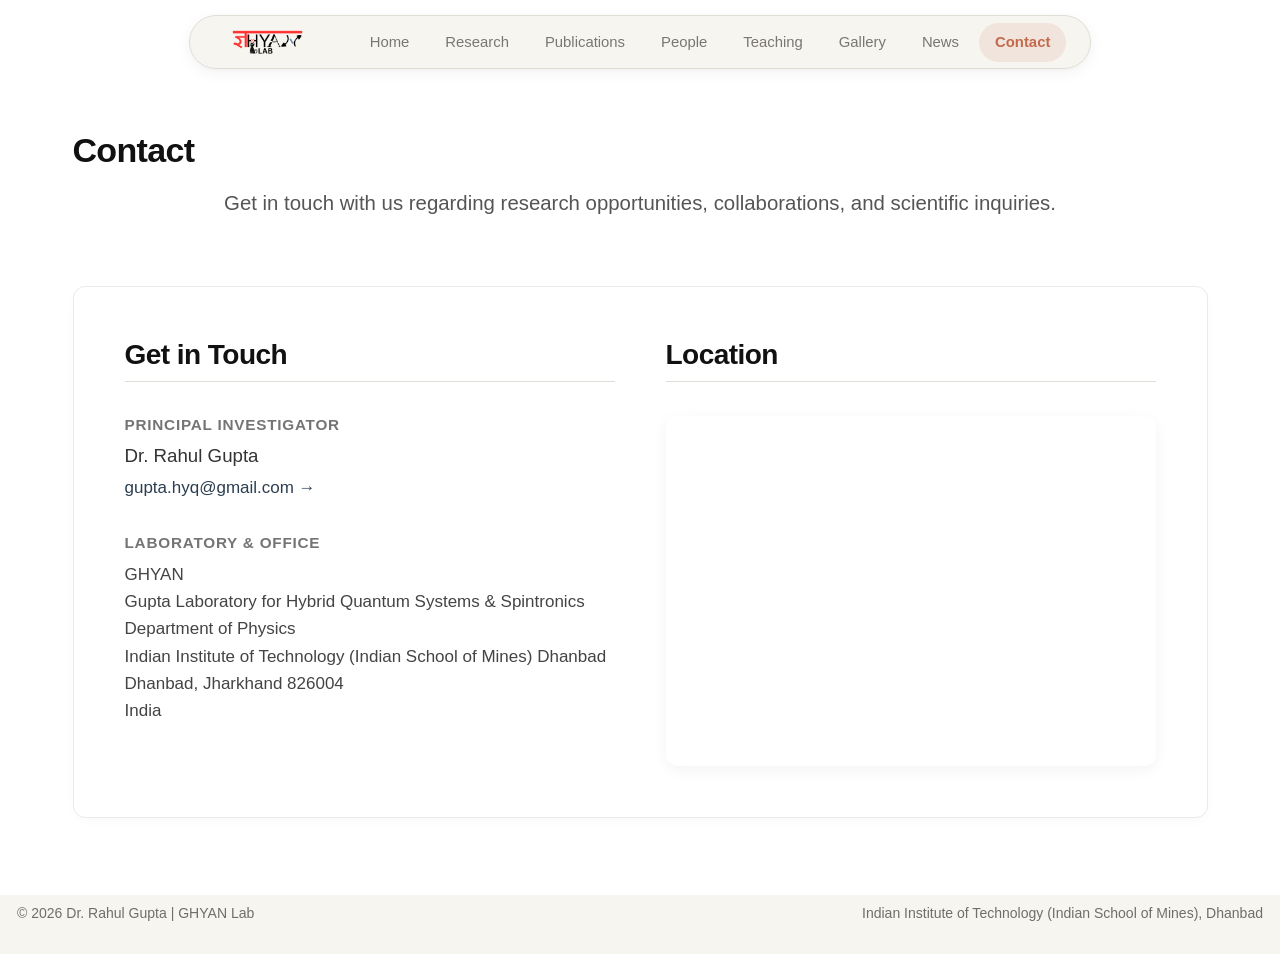
==== commit f504fddb: "V1 Updated" ====
--- a/docs/contact.html
+++ b/docs/contact.html
@@ -2,7 +2,7 @@
 <html xmlns="http://www.w3.org/1999/xhtml" lang="en" xml:lang="en"><head>
 
 <meta charset="utf-8">
-<meta name="generator" content="quarto-1.10.18">
+<meta name="generator" content="quarto-1.10.19">
 
 <meta name="viewport" content="width=device-width, initial-scale=1.0, user-scalable=yes">
 
@@ -36,14 +36,14 @@
 <script src="site_libs/quarto-search/fuse.min.js"></script>
 <script src="site_libs/quarto-search/quarto-search.js"></script>
 <meta name="quarto:offset" content="./">
-<link href="./images/profile.jpg" rel="icon" type="image/jpeg">
+<link href="./images/Favicon_Dark.png" rel="icon" type="image/png">
 <script src="site_libs/quarto-html/quarto.js" type="module"></script>
 <script src="site_libs/quarto-html/tabsets/tabsets.js" type="module"></script>
 <script src="site_libs/quarto-html/popper.min.js"></script>
 <script src="site_libs/quarto-html/tippy.umd.min.js"></script>
 <script src="site_libs/quarto-html/anchor.min.js"></script>
 <link href="site_libs/quarto-html/tippy.css" rel="stylesheet">
-<link href="site_libs/quarto-html/quarto-syntax-highlighting-64a204ab8560d761af7679ceaba22944.css" rel="stylesheet" id="quarto-text-highlighting-styles">
+<link href="site_libs/quarto-html/quarto-syntax-highlighting-bf27225e3a48a9273f3daa8f8e829971.css" rel="stylesheet" id="quarto-text-highlighting-styles">
 <script src="site_libs/bootstrap/bootstrap.min.js"></script>
 <link href="site_libs/bootstrap/bootstrap-icons.css" rel="stylesheet">
 <link href="site_libs/bootstrap/bootstrap-635a1aeed10e7daf586be3e230a5d408.min.css" rel="stylesheet" append-hash="true" id="quarto-bootstrap" data-mode="light">
@@ -86,8 +86,9 @@
     <nav class="navbar navbar-expand-lg " data-bs-theme="dark">
       <div class="navbar-container container-fluid">
       <div class="navbar-brand-container mx-auto">
-    <a class="navbar-brand" href="./index.html">
-    <span class="navbar-title">GHYAN</span>
+    <a href="./index.html" class="navbar-brand navbar-brand-logo">
+    <img src="./images/Main Logo.png" alt="" class="navbar-logo light-content">
+    <img src="./images/Main Logo.png" alt="" class="navbar-logo dark-content">
     </a>
   </div>
           <button class="navbar-toggler" type="button" data-bs-toggle="collapse" data-bs-target="#navbarCollapse" aria-controls="navbarCollapse" role="menu" aria-expanded="false" aria-label="Toggle navigation" onclick="if (window.quartoToggleHeadroom) { window.quartoToggleHeadroom(); }">
--- a/docs/site_libs/quarto-html/quarto-syntax-highlighting-bf27225e3a48a9273f3daa8f8e829971.css
+++ b/docs/site_libs/quarto-html/quarto-syntax-highlighting-bf27225e3a48a9273f3daa8f8e829971.css
@@ -0,0 +1,236 @@
+/* quarto syntax highlight colors */
+:root {
+  --quarto-hl-ot-color: #003B4F;
+  --quarto-hl-at-color: #657422;
+  --quarto-hl-ss-color: #20794D;
+  --quarto-hl-an-color: #5E5E5E;
+  --quarto-hl-fu-color: #4758AB;
+  --quarto-hl-st-color: #20794D;
+  --quarto-hl-cf-color: #003B4F;
+  --quarto-hl-op-color: #5E5E5E;
+  --quarto-hl-er-color: #AD0000;
+  --quarto-hl-bn-color: #AD0000;
+  --quarto-hl-al-color: #AD0000;
+  --quarto-hl-va-color: #111111;
+  --quarto-hl-bu-color: inherit;
+  --quarto-hl-ex-color: inherit;
+  --quarto-hl-pp-color: #AD0000;
+  --quarto-hl-in-color: #5E5E5E;
+  --quarto-hl-vs-color: #20794D;
+  --quarto-hl-wa-color: #5E5E5E;
+  --quarto-hl-do-color: #5E5E5E;
+  --quarto-hl-im-color: #00769E;
+  --quarto-hl-ch-color: #20794D;
+  --quarto-hl-dt-color: #AD0000;
+  --quarto-hl-fl-color: #AD0000;
+  --quarto-hl-co-color: #5E5E5E;
+  --quarto-hl-cv-color: #5E5E5E;
+  --quarto-hl-cn-color: #8f5902;
+  --quarto-hl-sc-color: #5E5E5E;
+  --quarto-hl-dv-color: #AD0000;
+  --quarto-hl-kw-color: #003B4F;
+}
+
+/* other quarto variables */
+:root {
+  --quarto-font-monospace: SFMono-Regular, Menlo, Monaco, Consolas, "Liberation Mono", "Courier New", monospace;
+}
+
+/* syntax highlight based on Pandoc's rules */
+pre > code.sourceCode > span {
+  color: #003B4F;
+}
+
+code.sourceCode > span {
+  color: #003B4F;
+}
+
+div.sourceCode,
+div.sourceCode pre.sourceCode {
+  color: #003B4F;
+}
+
+/* Normal */
+code span {
+  color: #003B4F;
+}
+
+/* Alert */
+code span.al {
+  color: #AD0000;
+  font-style: inherit;
+}
+
+/* Annotation */
+code span.an {
+  color: #5E5E5E;
+  font-style: inherit;
+}
+
+/* Attribute */
+code span.at {
+  color: #657422;
+  font-style: inherit;
+}
+
+/* BaseN */
+code span.bn {
+  color: #AD0000;
+  font-style: inherit;
+}
+
+/* BuiltIn */
+code span.bu {
+  font-style: inherit;
+}
+
+/* ControlFlow */
+code span.cf {
+  color: #003B4F;
+  font-weight: bold;
+  font-style: inherit;
+}
+
+/* Char */
+code span.ch {
+  color: #20794D;
+  font-style: inherit;
+}
+
+/* Constant */
+code span.cn {
+  color: #8f5902;
+  font-style: inherit;
+}
+
+/* Comment */
+code span.co {
+  color: #5E5E5E;
+  font-style: inherit;
+}
+
+/* CommentVar */
+code span.cv {
+  color: #5E5E5E;
+  font-style: italic;
+}
+
+/* Documentation */
+code span.do {
+  color: #5E5E5E;
+  font-style: italic;
+}
+
+/* DataType */
+code span.dt {
+  color: #AD0000;
+  font-style: inherit;
+}
+
+/* DecVal */
+code span.dv {
+  color: #AD0000;
+  font-style: inherit;
+}
+
+/* Error */
+code span.er {
+  color: #AD0000;
+  font-style: inherit;
+}
+
+/* Extension */
+code span.ex {
+  font-style: inherit;
+}
+
+/* Float */
+code span.fl {
+  color: #AD0000;
+  font-style: inherit;
+}
+
+/* Function */
+code span.fu {
+  color: #4758AB;
+  font-style: inherit;
+}
+
+/* Import */
+code span.im {
+  color: #00769E;
+  font-style: inherit;
+}
+
+/* Information */
+code span.in {
+  color: #5E5E5E;
+  font-style: inherit;
+}
+
+/* Keyword */
+code span.kw {
+  color: #003B4F;
+  font-weight: bold;
+  font-style: inherit;
+}
+
+/* Operator */
+code span.op {
+  color: #5E5E5E;
+  font-style: inherit;
+}
+
+/* Other */
+code span.ot {
+  color: #003B4F;
+  font-style: inherit;
+}
+
+/* Preprocessor */
+code span.pp {
+  color: #AD0000;
+  font-style: inherit;
+}
+
+/* SpecialChar */
+code span.sc {
+  color: #5E5E5E;
+  font-style: inherit;
+}
+
+/* SpecialString */
+code span.ss {
+  color: #20794D;
+  font-style: inherit;
+}
+
+/* String */
+code span.st {
+  color: #20794D;
+  font-style: inherit;
+}
+
+/* Variable */
+code span.va {
+  color: #111111;
+  font-style: inherit;
+}
+
+/* VerbatimString */
+code span.vs {
+  color: #20794D;
+  font-style: inherit;
+}
+
+/* Warning */
+code span.wa {
+  color: #5E5E5E;
+  font-style: italic;
+}
+
+.prevent-inlining {
+  content: "</";
+}
+
+/*# sourceMappingURL=8be38f48d34c45af72792cbd699585e7.css.map */
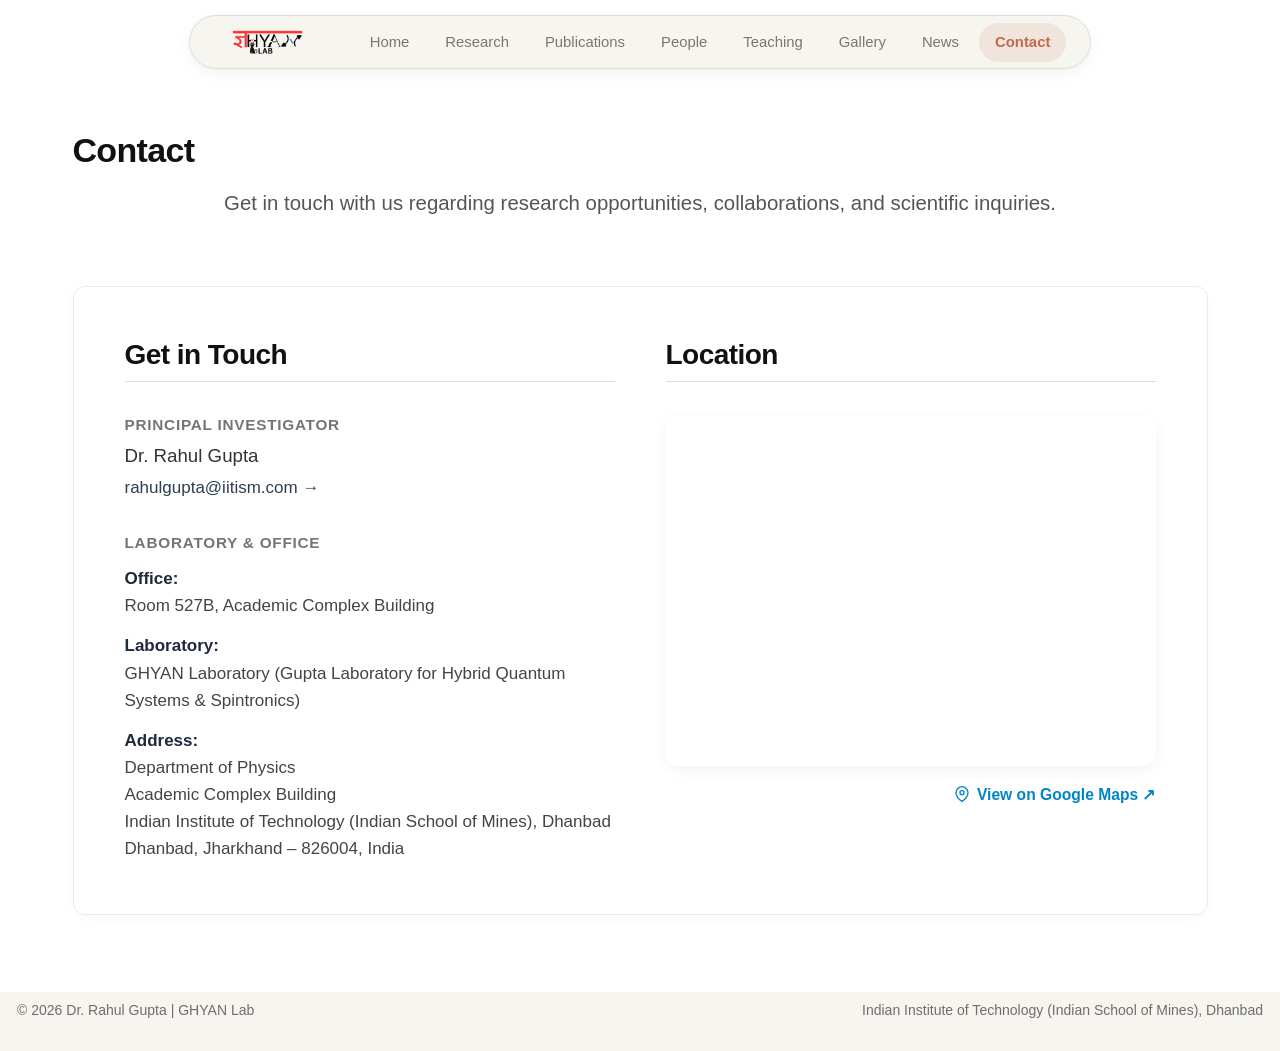
==== commit 33ff9892: "Updateallpages" ====
--- a/docs/contact.html
+++ b/docs/contact.html
@@ -46,7 +46,7 @@
 <link href="site_libs/quarto-html/quarto-syntax-highlighting-bf27225e3a48a9273f3daa8f8e829971.css" rel="stylesheet" id="quarto-text-highlighting-styles">
 <script src="site_libs/bootstrap/bootstrap.min.js"></script>
 <link href="site_libs/bootstrap/bootstrap-icons.css" rel="stylesheet">
-<link href="site_libs/bootstrap/bootstrap-635a1aeed10e7daf586be3e230a5d408.min.css" rel="stylesheet" append-hash="true" id="quarto-bootstrap" data-mode="light">
+<link href="site_libs/bootstrap/bootstrap-4ba8b4d905635be60761a56a3afd567c.min.css" rel="stylesheet" append-hash="true" id="quarto-bootstrap" data-mode="light">
 <script id="quarto-search-options" type="application/json">{
   "location": "navbar",
   "copy-button": false,
@@ -172,27 +172,42 @@
     <div style="margin-bottom: 2rem;">
       <h4 style="color: #666; margin-bottom: 0.5rem; font-size: 0.9rem; text-transform: uppercase; letter-spacing: 0.05em;" class="anchored">Principal Investigator</h4>
       <p style="font-size: 1.1rem; font-weight: 500; margin-bottom: 0.25rem;">Dr. Rahul Gupta</p>
-      <a href="mailto:gupta.hyq@gmail.com" style="color: #2c3e50; text-decoration: none;">gupta.hyq@gmail.com →</a>
+      <a href="mailto:rahulgupta@iitism.com" style="color: #2c3e50; text-decoration: none;">rahulgupta@iitism.com →</a>
     </div>
 
     <div>
-      <h4 style="color: #666; margin-bottom: 0.5rem; font-size: 0.9rem; text-transform: uppercase; letter-spacing: 0.05em;" class="anchored">Laboratory &amp; Office</h4>
-      <p style="line-height: 1.6; color: #444;">
-        GHYAN<br>
-        Gupta Laboratory for Hybrid Quantum Systems &amp; Spintronics<br>
-        Department of Physics<br>
-        Indian Institute of Technology (Indian School of Mines) Dhanbad<br>
-        Dhanbad, Jharkhand 826004<br>
-        India
-      </p>
+      <h4 style="color: #666; margin-bottom: 0.75rem; font-size: 0.9rem; text-transform: uppercase; letter-spacing: 0.05em;" class="anchored">Laboratory &amp; Office</h4>
+      <div style="display: flex; flex-direction: column; gap: 0.75rem; line-height: 1.6; color: #444;">
+        <div>
+          <strong style="color: #1e293b;">Office:</strong><br>
+          Room 527B, Academic Complex Building
+        </div>
+        <div>
+          <strong style="color: #1e293b;">Laboratory:</strong><br>
+          GHYAN Laboratory (Gupta Laboratory for Hybrid Quantum Systems &amp; Spintronics)
+        </div>
+        <div>
+          <strong style="color: #1e293b;">Address:</strong><br>
+          Department of Physics<br>
+          Academic Complex Building<br>
+          Indian Institute of Technology (Indian School of Mines), Dhanbad<br>
+          Dhanbad, Jharkhand – 826004, India
+        </div>
+      </div>
     </div>
   </div>
 
   <div>
     <h2 style="margin-top: 0; margin-bottom: 2rem;" class="anchored">Location</h2>
     <div style="border-radius: 12px; overflow: hidden; box-shadow: 0 4px 15px rgba(0,0,0,0.05); height: 350px;">
-      <iframe src="https://www.google.com/maps/embed?pb=!1m18!1m12!1m3!1d3650.117390558661!2d86.43899721498261!3d23.814421984557995!2m3!1f0!2f0!3f0!3m2!1i1024!2i768!4f13.1!3m3!1m2!1s0x39f6bc9fac68019b%3A0xc6c4d7f5fc811ed1!2sDepartment%20of%20Physics%2C%20IIT%20(ISM)%20Dhanbad!5e0!3m2!1sen!2sin!4v1689000000000!5m2!1sen!2sin" width="100%" height="100%" style="border:0;" allowfullscreen="" loading="lazy" referrerpolicy="no-referrer-when-downgrade">
+      <iframe src="https://www.google.com/maps/embed?pb=!1m18!1m12!1m3!1d3650.183748281146!2d86.4409805!3d23.8114342!2m3!1f0!2f0!3f0!3m2!1i1024!2i768!4f13.1!3m3!1m2!1s0x39f6bc98d25a2a93%3A0x27ad1246c7284783!2sAcademic%20Complex!5e0!3m2!1sen!2sin!4v1700000000000!5m2!1sen!2sin" width="100%" height="100%" style="border:0;" allowfullscreen="" loading="lazy" referrerpolicy="no-referrer-when-downgrade">
       </iframe>
+    </div>
+    <div style="margin-top: 1rem; text-align: right;">
+      <a href="https://maps.app.goo.gl/jw1LP5ggegp2LP6JA" target="_blank" rel="noopener noreferrer" style="display: inline-flex; align-items: center; gap: 0.4rem; color: #0284c7; text-decoration: none; font-weight: 600; font-size: 0.92rem;">
+        <svg width="16" height="16" viewbox="0 0 24 24" fill="none" stroke="currentColor" stroke-width="2"><path d="M21 10c0 7-9 13-9 13s-9-6-9-13a9 9 0 0 1 18 0z"></path><circle cx="12" cy="10" r="3"></circle></svg>
+        View on Google Maps ↗
+      </a>
     </div>
   </div>
 </div>
--- a/docs/styles.css
+++ b/docs/styles.css
@@ -626,6 +626,10 @@
   box-shadow: 0 8px 25px rgba(0,0,0,0.1);
 }
 
+.pub-card:hover .pub-title {
+  color: #27ae60;
+}
+
 .pub-img-wrapper {
   display: flex;
   align-items: center;
@@ -681,3 +685,261 @@
   font-size: 1rem;
   line-height: 1.5;
 }
+
+.pub-year-section {
+  max-width: 900px;
+  margin: 3.5rem auto 1.5rem auto;
+}
+
+.pub-year-section:first-of-type {
+  margin-top: 1.5rem;
+}
+
+.pub-year-header {
+  display: flex;
+  align-items: center;
+  gap: 1.25rem;
+  margin-bottom: 1.75rem;
+}
+
+.pub-year-badge {
+  font-size: 1.5rem;
+  font-weight: 800;
+  color: #2c3e50;
+  letter-spacing: -0.02em;
+  background: #f1f5f9;
+  padding: 0.25rem 1.2rem;
+  border-radius: 8px;
+  border-left: 4px solid #27ae60;
+}
+
+.pub-year-line {
+  flex: 1;
+  height: 1px;
+  background: #e2e8f0;
+}
+
+/* Quick Jump Navigation */
+.section-jump-nav {
+  display: flex;
+  justify-content: center;
+  align-items: center;
+  flex-wrap: wrap;
+  gap: 12px;
+  margin: 24px auto;
+}
+
+.section-jump-link {
+  display: inline-flex;
+  align-items: center;
+  gap: 8px;
+  padding: 10px 18px;
+  border: 1px solid #e5e7eb;
+  border-radius: 8px;
+  background: #ffffff;
+  color: #334155;
+  text-decoration: none;
+  font-size: 14px;
+  font-weight: 500;
+  transition: all 0.2s ease;
+}
+
+.section-jump-link:hover {
+  background: #f0fdf4;
+  border-color: #22c55e;
+  color: #15803d;
+  transform: translateY(-2px);
+}
+
+.section-jump-link svg {
+  flex-shrink: 0;
+}
+
+.scholar-link {
+  color: #1d4ed8;
+  border-color: #bfdbfe;
+}
+
+.scholar-link:hover {
+  background: #eff6ff;
+  border-color: #3b82f6;
+  color: #1e40af;
+}
+
+#publications-list,
+#research-areas,
+#research-grants,
+#collaborations {
+  scroll-margin-top: 100px;
+}
+
+/* Research Section Header */
+.research-section-header {
+  text-align: center;
+  margin: 4.5rem auto 2.5rem auto;
+  max-width: 850px;
+}
+
+.research-section-header h2 {
+  font-size: 2rem;
+  font-weight: 800;
+  color: #1e293b;
+  margin-bottom: 0.5rem;
+  letter-spacing: -0.02em;
+}
+
+.research-section-header p {
+  color: #64748b;
+  font-size: 1.1rem;
+  margin: 0;
+}
+
+/* Grant & Funding Cards */
+.grant-grid {
+  display: flex;
+  flex-direction: column;
+  gap: 1.5rem;
+  max-width: 900px;
+  margin: 0 auto 3.5rem auto;
+}
+
+.grant-card {
+  background: #ffffff;
+  border-radius: 12px;
+  border: 1px solid #eaeaea;
+  padding: 2rem;
+  box-shadow: 0 4px 15px rgba(0,0,0,0.03);
+  transition: transform 0.2s ease, box-shadow 0.2s ease;
+  display: flex;
+  flex-direction: column;
+  gap: 1rem;
+}
+
+.grant-card:hover {
+  transform: translateY(-3px);
+  box-shadow: 0 8px 25px rgba(0,0,0,0.08);
+}
+
+.grant-header {
+  display: flex;
+  align-items: flex-start;
+  justify-content: space-between;
+  gap: 1rem;
+  flex-wrap: wrap;
+}
+
+.grant-title {
+  font-size: 1.25rem;
+  font-weight: 700;
+  color: #1e293b;
+  margin: 0;
+  line-height: 1.4;
+}
+
+.grant-status-badge {
+  font-size: 0.75rem;
+  font-weight: 700;
+  text-transform: uppercase;
+  letter-spacing: 0.05em;
+  padding: 0.25rem 0.75rem;
+  border-radius: 9999px;
+  background: rgba(39, 174, 96, 0.12);
+  color: #27ae60;
+  white-space: nowrap;
+}
+
+.grant-meta {
+  display: flex;
+  flex-wrap: wrap;
+  gap: 1.5rem;
+  font-size: 0.92rem;
+  color: #64748b;
+  border-top: 1px solid #f1f5f9;
+  border-bottom: 1px solid #f1f5f9;
+  padding: 0.75rem 0;
+}
+
+.grant-meta-item strong {
+  color: #334155;
+}
+
+.grant-desc {
+  color: #475569;
+  font-size: 0.98rem;
+  line-height: 1.6;
+  margin: 0;
+}
+
+.grant-link {
+  display: inline-flex;
+  align-items: center;
+  gap: 0.4rem;
+  color: #27ae60;
+  font-weight: 600;
+  font-size: 0.92rem;
+  text-decoration: none;
+  width: fit-content;
+  transition: color 0.2s ease;
+}
+
+.grant-link:hover {
+  color: #1e824c;
+  text-decoration: underline;
+}
+
+/* Collaborations Grid */
+.collab-grid {
+  display: grid;
+  grid-template-columns: repeat(auto-fit, minmax(280px, 1fr));
+  gap: 1.5rem;
+  max-width: 1000px;
+  margin: 0 auto 4rem auto;
+}
+
+.collab-card {
+  background: #ffffff;
+  border-radius: 12px;
+  border: 1px solid #eaeaea;
+  padding: 1.75rem;
+  box-shadow: 0 4px 15px rgba(0,0,0,0.03);
+  display: flex;
+  flex-direction: column;
+  justify-content: space-between;
+  transition: transform 0.2s ease, box-shadow 0.2s ease;
+}
+
+.collab-card:hover {
+  transform: translateY(-4px);
+  box-shadow: 0 8px 25px rgba(0,0,0,0.08);
+}
+
+.collab-country-tag {
+  font-size: 0.75rem;
+  font-weight: 700;
+  text-transform: uppercase;
+  letter-spacing: 0.05em;
+  color: #64748b;
+  margin-bottom: 0.5rem;
+}
+
+.collab-institution {
+  font-size: 1.15rem;
+  font-weight: 700;
+  color: #1e293b;
+  margin: 0 0 0.5rem 0;
+  line-height: 1.35;
+}
+
+.collab-group {
+  font-size: 0.92rem;
+  color: #27ae60;
+  font-weight: 600;
+  margin-bottom: 0.75rem;
+}
+
+.collab-topics {
+  font-size: 0.9rem;
+  color: #64748b;
+  line-height: 1.5;
+  margin: 0;
+}
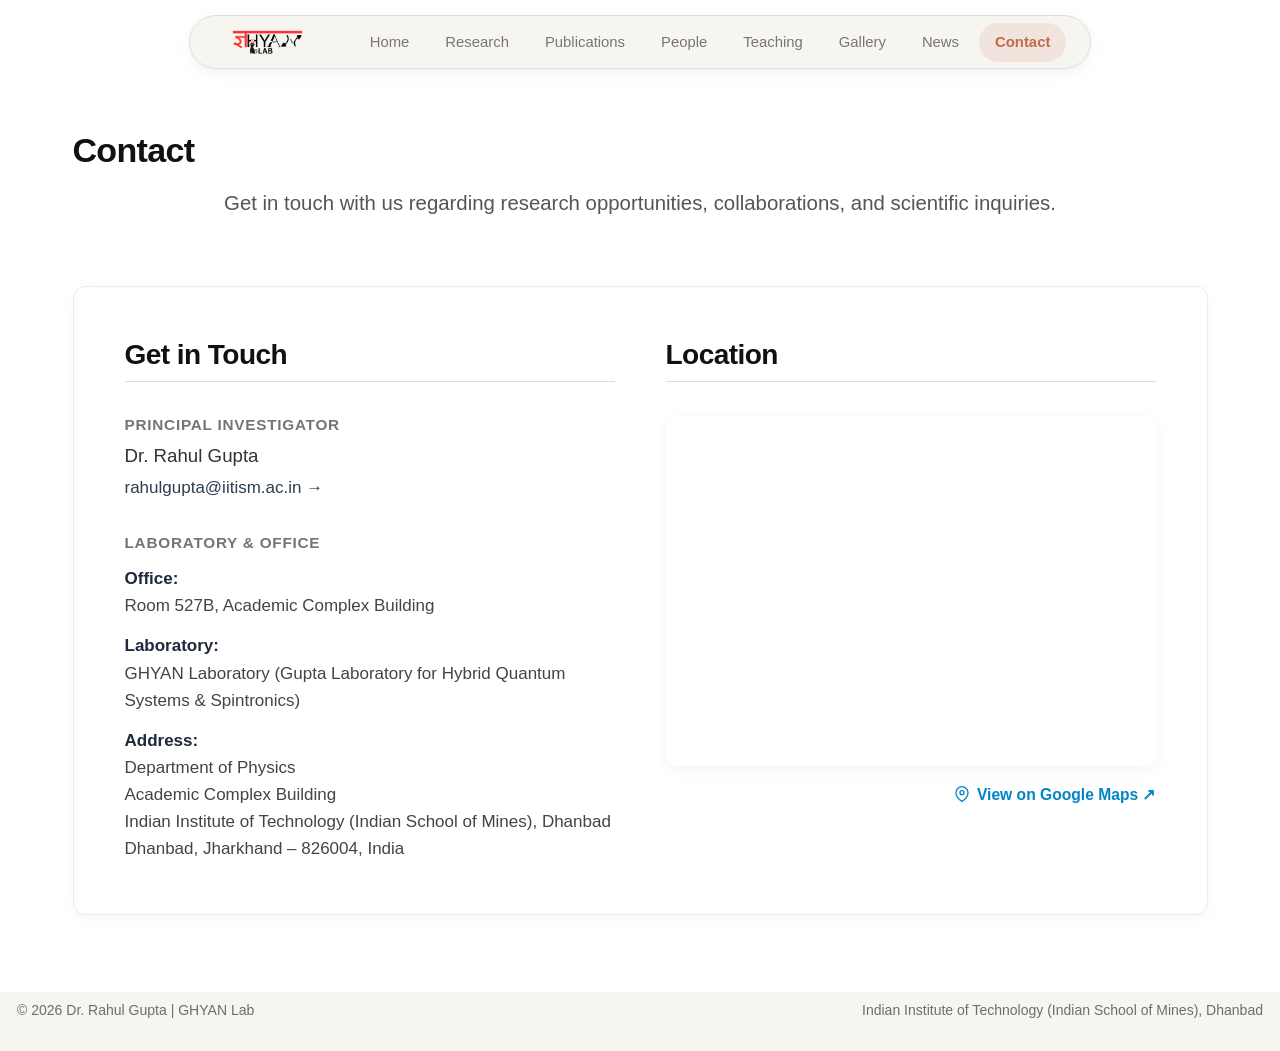
==== commit d9674a52: "Update2" ====
--- a/docs/contact.html
+++ b/docs/contact.html
@@ -172,7 +172,7 @@
     <div style="margin-bottom: 2rem;">
       <h4 style="color: #666; margin-bottom: 0.5rem; font-size: 0.9rem; text-transform: uppercase; letter-spacing: 0.05em;" class="anchored">Principal Investigator</h4>
       <p style="font-size: 1.1rem; font-weight: 500; margin-bottom: 0.25rem;">Dr. Rahul Gupta</p>
-      <a href="mailto:rahulgupta@iitism.com" style="color: #2c3e50; text-decoration: none;">rahulgupta@iitism.com →</a>
+      <a href="mailto:rahulgupta@iitism.ac.in" style="color: #2c3e50; text-decoration: none;">rahulgupta@iitism.ac.in →</a>
     </div>
 
     <div>
--- a/docs/styles.css
+++ b/docs/styles.css
@@ -120,14 +120,16 @@
   color: #fff;
 }
 .social-btn.email { border-color: #f1c40f; color: #f39c12; }
-.social-btn.scholar { border-color: #333; color: #333; }
-.social-btn.orcid { border-color: #a6ce39; color: #a6ce39; }
+.social-btn.scholar { border-color: #4285F4; color: #1a73e8; }
+.social-btn.orcid { border-color: #a6ce39; color: #729b1b; }
 .social-btn.linkedin { border-color: #0077b5; color: #0077b5; }
+.social-btn.wos { border-color: #5c768d; color: #5c768d; }
 
 .social-btn.email:hover { background: #f39c12; color: #fff; border-color: #f39c12; }
-.social-btn.scholar:hover { background: #333; color: #fff; border-color: #333; }
+.social-btn.scholar:hover { background: #1a73e8; color: #fff; border-color: #1a73e8; }
 .social-btn.orcid:hover { background: #a6ce39; color: #fff; border-color: #a6ce39; }
 .social-btn.linkedin:hover { background: #0077b5; color: #fff; border-color: #0077b5; }
+.social-btn.wos:hover { background: #5c768d; color: #fff; border-color: #5c768d; }
 
 /* Right side content */
 .welcome-title {
@@ -240,6 +242,54 @@
   width: 100%;
   border-radius: 8px;
   box-shadow: 0 4px 15px rgba(0,0,0,0.05);
+}
+
+/* Selected Publications inside Research Areas */
+.research-pubs {
+  margin-top: 1.25rem;
+  padding-top: 1rem;
+  border-top: 1px dashed #e2e8f0;
+}
+
+.research-pubs-heading {
+  font-size: 0.8rem;
+  font-weight: 700;
+  text-transform: uppercase;
+  letter-spacing: 0.06em;
+  color: #27ae60;
+  margin-bottom: 0.5rem;
+}
+
+.research-pubs-list {
+  list-style: none;
+  padding-left: 0;
+  margin-bottom: 0;
+  display: flex;
+  flex-direction: column;
+  gap: 0.55rem;
+}
+
+.research-pub-item {
+  font-size: 0.88rem;
+  line-height: 1.45;
+}
+
+.research-pub-item a {
+  color: #1e293b;
+  text-decoration: none;
+  font-weight: 600;
+  transition: color 0.2s ease;
+}
+
+.research-pub-item a:hover {
+  color: #27ae60;
+  text-decoration: underline;
+}
+
+.research-pub-journal {
+  color: #64748b;
+  font-size: 0.8rem;
+  margin-top: 0.1rem;
 }
 
 
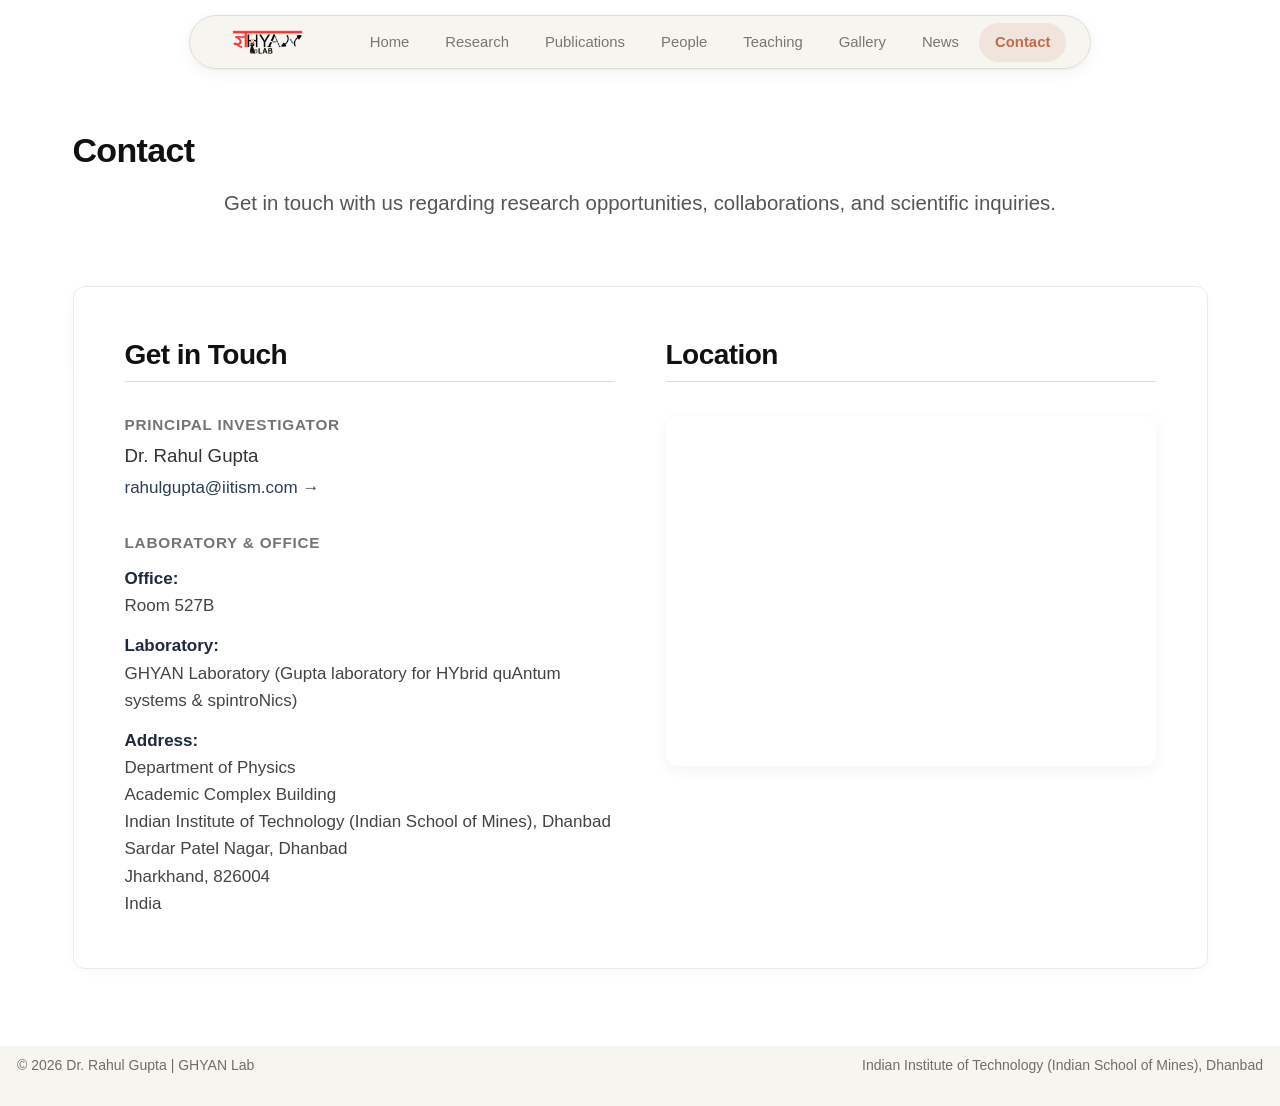
==== commit becf3f99: "Update" ====
--- a/docs/contact.html
+++ b/docs/contact.html
@@ -172,7 +172,7 @@
     <div style="margin-bottom: 2rem;">
       <h4 style="color: #666; margin-bottom: 0.5rem; font-size: 0.9rem; text-transform: uppercase; letter-spacing: 0.05em;" class="anchored">Principal Investigator</h4>
       <p style="font-size: 1.1rem; font-weight: 500; margin-bottom: 0.25rem;">Dr. Rahul Gupta</p>
-      <a href="mailto:rahulgupta@iitism.ac.in" style="color: #2c3e50; text-decoration: none;">rahulgupta@iitism.ac.in →</a>
+      <a href="mailto:rahulgupta@iitism.com" style="color: #2c3e50; text-decoration: none;">rahulgupta@iitism.com →</a>
     </div>
 
     <div>
@@ -180,18 +180,20 @@
       <div style="display: flex; flex-direction: column; gap: 0.75rem; line-height: 1.6; color: #444;">
         <div>
           <strong style="color: #1e293b;">Office:</strong><br>
-          Room 527B, Academic Complex Building
+          Room 527B
         </div>
         <div>
           <strong style="color: #1e293b;">Laboratory:</strong><br>
-          GHYAN Laboratory (Gupta Laboratory for Hybrid Quantum Systems &amp; Spintronics)
+          GHYAN Laboratory (Gupta laboratory for HYbrid quAntum systems &amp; spintroNics)
         </div>
         <div>
           <strong style="color: #1e293b;">Address:</strong><br>
           Department of Physics<br>
           Academic Complex Building<br>
           Indian Institute of Technology (Indian School of Mines), Dhanbad<br>
-          Dhanbad, Jharkhand – 826004, India
+           Sardar Patel Nagar, Dhanbad<br>
+          Jharkhand, 826004<br>
+          India
         </div>
       </div>
     </div>
@@ -200,14 +202,8 @@
   <div>
     <h2 style="margin-top: 0; margin-bottom: 2rem;" class="anchored">Location</h2>
     <div style="border-radius: 12px; overflow: hidden; box-shadow: 0 4px 15px rgba(0,0,0,0.05); height: 350px;">
-      <iframe src="https://www.google.com/maps/embed?pb=!1m18!1m12!1m3!1d3650.183748281146!2d86.4409805!3d23.8114342!2m3!1f0!2f0!3f0!3m2!1i1024!2i768!4f13.1!3m3!1m2!1s0x39f6bc98d25a2a93%3A0x27ad1246c7284783!2sAcademic%20Complex!5e0!3m2!1sen!2sin!4v1700000000000!5m2!1sen!2sin" width="100%" height="100%" style="border:0;" allowfullscreen="" loading="lazy" referrerpolicy="no-referrer-when-downgrade">
+      <iframe src="https://www.google.com/maps/embed?pb=!1m18!1m12!1m3!1d3650.117390558661!2d86.43899721498261!3d23.814421984557995!2m3!1f0!2f0!3f0!3m2!1i1024!2i768!4f13.1!3m3!1m2!1s0x39f6bc9fac68019b%3A0xc6c4d7f5fc811ed1!2sDepartment%20of%20Physics%2C%20IIT%20(ISM)%20Dhanbad!5e0!3m2!1sen!2sin!4v1689000000000!5m2!1sen!2sin" width="100%" height="100%" style="border:0;" allowfullscreen="" loading="lazy" referrerpolicy="no-referrer-when-downgrade">
       </iframe>
-    </div>
-    <div style="margin-top: 1rem; text-align: right;">
-      <a href="https://maps.app.goo.gl/jw1LP5ggegp2LP6JA" target="_blank" rel="noopener noreferrer" style="display: inline-flex; align-items: center; gap: 0.4rem; color: #0284c7; text-decoration: none; font-weight: 600; font-size: 0.92rem;">
-        <svg width="16" height="16" viewbox="0 0 24 24" fill="none" stroke="currentColor" stroke-width="2"><path d="M21 10c0 7-9 13-9 13s-9-6-9-13a9 9 0 0 1 18 0z"></path><circle cx="12" cy="10" r="3"></circle></svg>
-        View on Google Maps ↗
-      </a>
     </div>
   </div>
 </div>
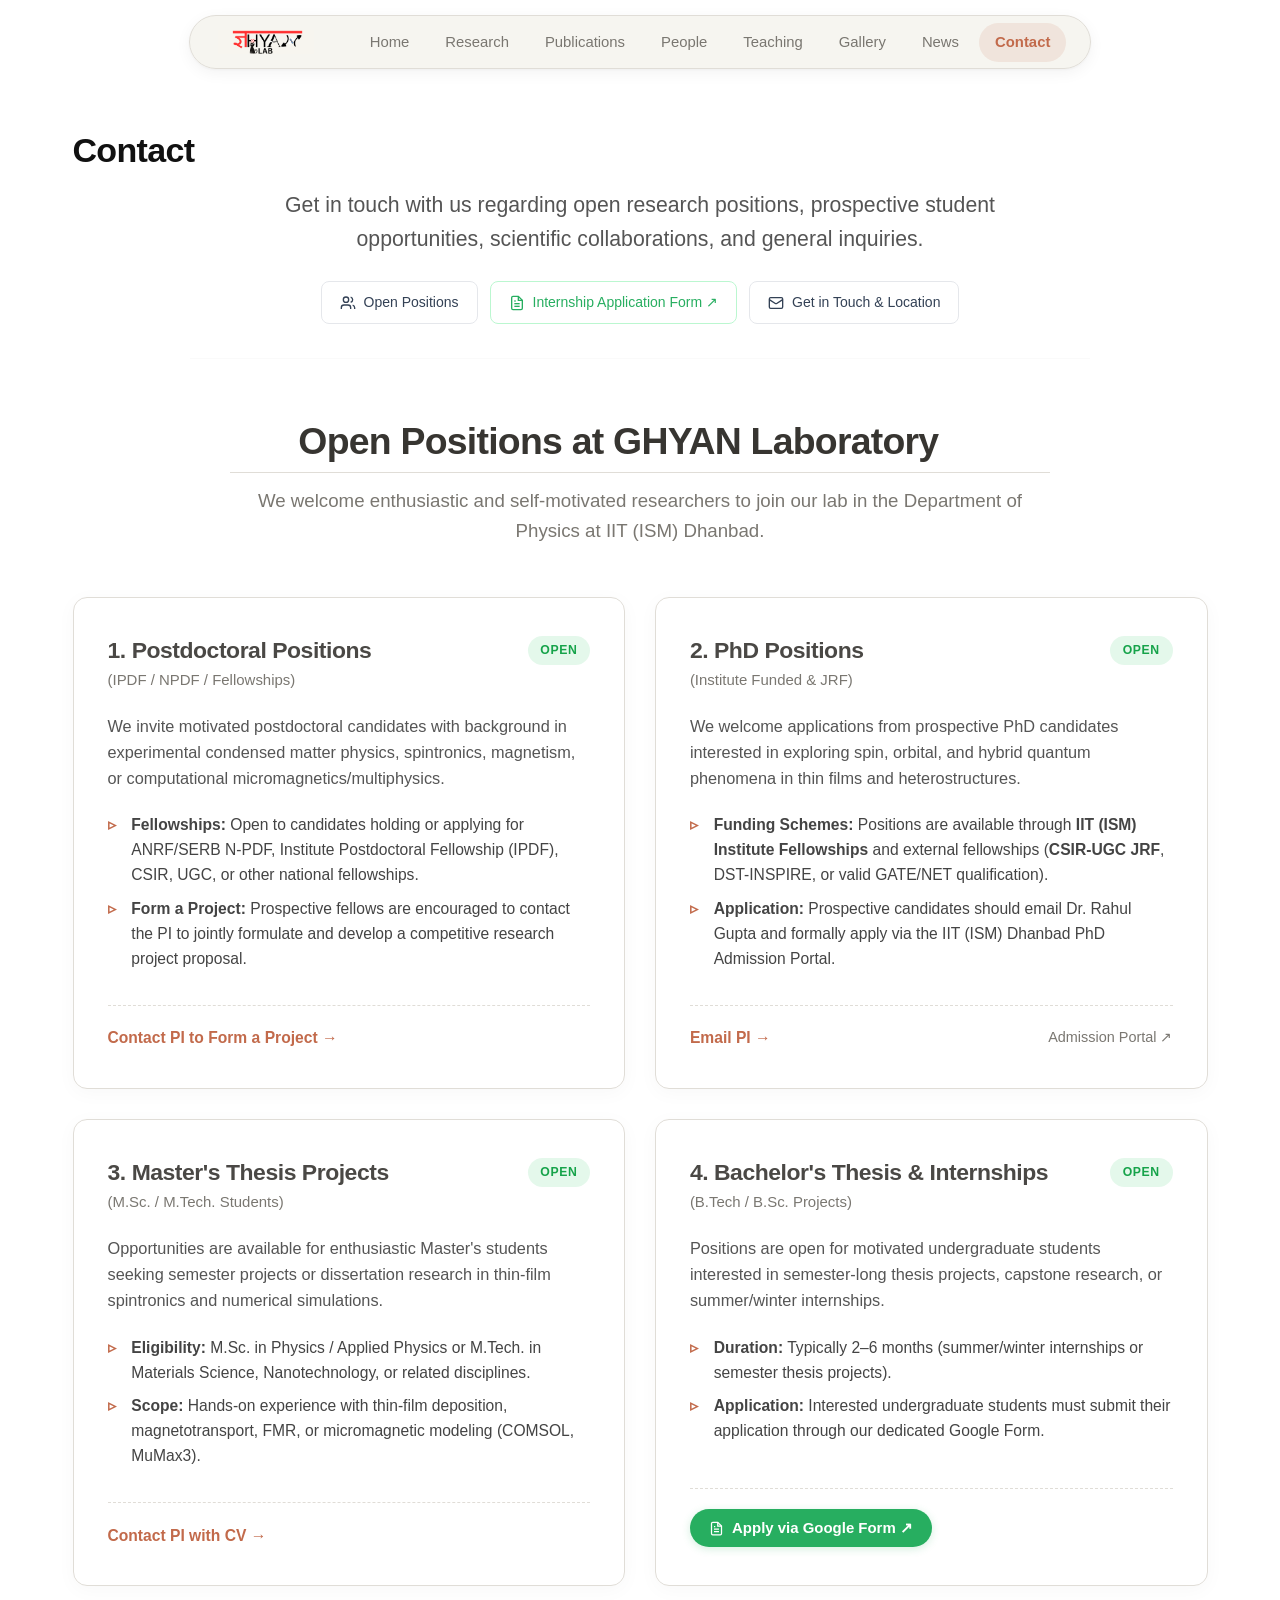
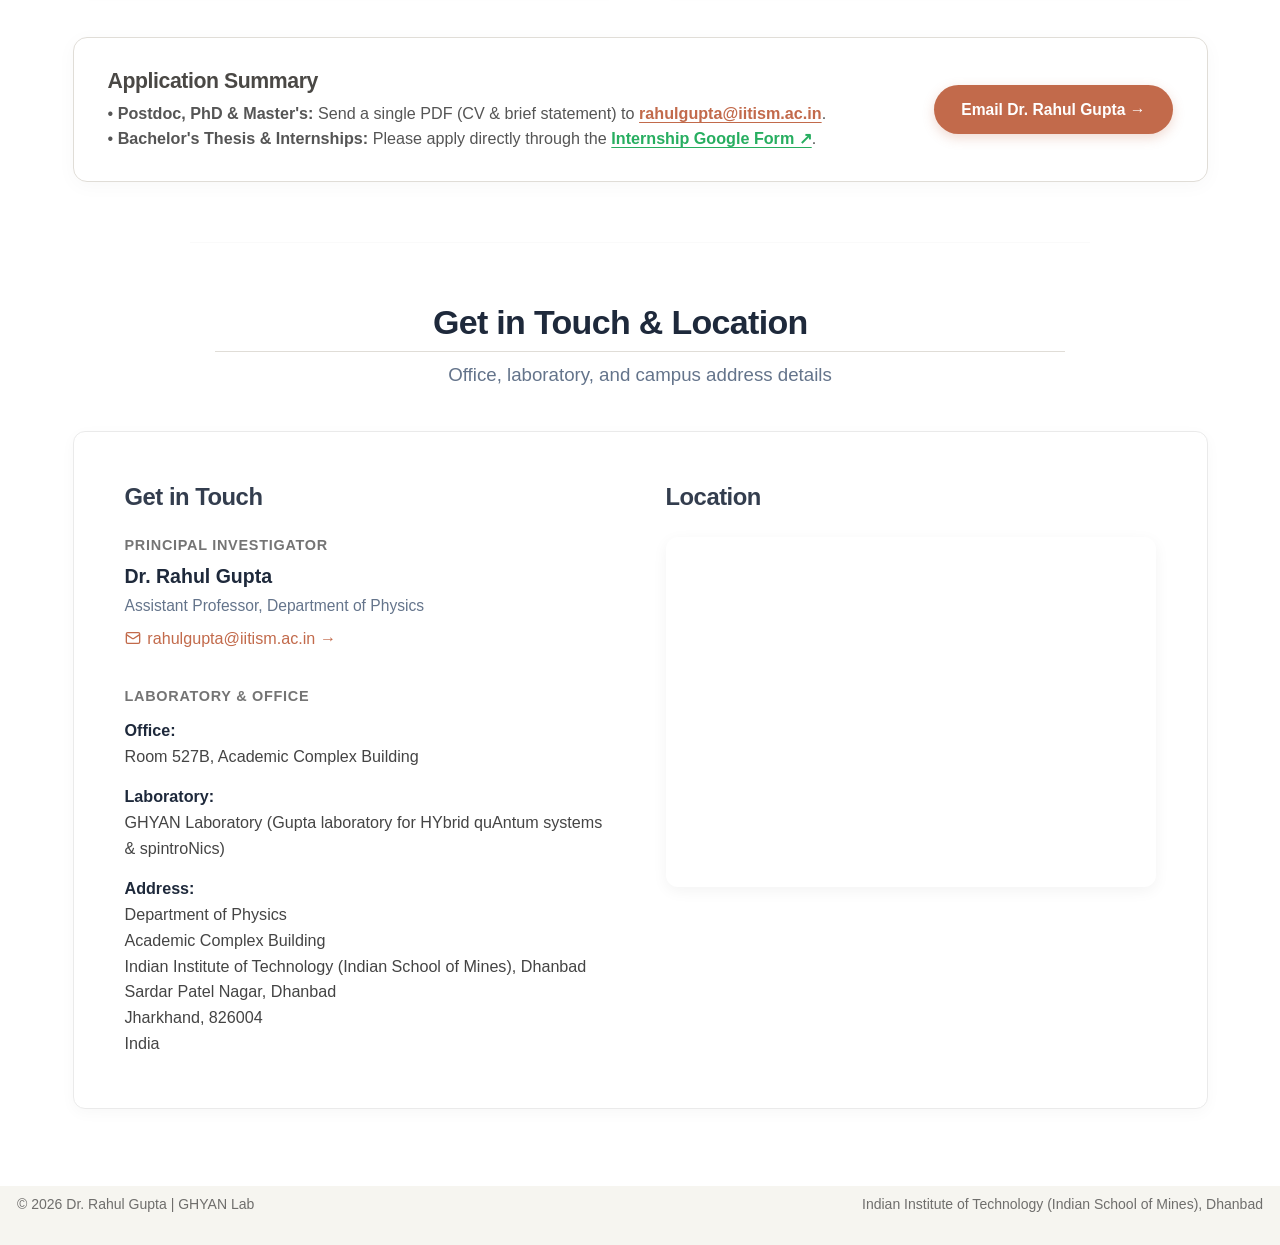
==== commit d8e5c1a8: "Update1" ====
--- a/docs/contact.html
+++ b/docs/contact.html
@@ -162,25 +162,199 @@
 </header>
 
 
-<p style="text-align: center; font-size: 1.2rem; color: #555; margin-bottom: 4rem;">
-Get in touch with us regarding research opportunities, collaborations, and scientific inquiries.
-</p>
+<div style="text-align: center; margin-bottom: 2rem;">
+  <p style="font-size: 1.25rem; color: #555; max-width: 820px; margin: 0 auto 1.5rem auto; line-height: 1.6;">
+    Get in touch with us regarding open research positions, prospective student opportunities, scientific collaborations, and general inquiries.
+  </p>
+
+  <div class="section-jump-nav">
+    <a href="#open-positions" class="section-jump-link">
+      <svg width="16" height="16" viewbox="0 0 24 24" fill="none" stroke="currentColor" stroke-width="2"><path d="M16 21v-2a4 4 0 0 0-4-4H6a4 4 0 0 0-4 4v2"></path><circle cx="9" cy="7" r="4"></circle><path d="M22 21v-2a4 4 0 0 0-3-3.87"></path><path d="M16 3.13a4 4 0 0 1 0 7.75"></path></svg>
+      Open Positions
+    </a>
+    <a href="https://forms.gle/aBcH72BCxUrPMwqh8" target="_blank" rel="noopener noreferrer" class="section-jump-link" style="color: #27ae60; border-color: #bbf7d0;">
+      <svg width="16" height="16" viewbox="0 0 24 24" fill="none" stroke="currentColor" stroke-width="2"><path d="M14 2H6a2 2 0 0 0-2 2v16a2 2 0 0 0 2 2h12a2 2 0 0 0 2-2V8z"></path><polyline points="14 2 14 8 20 8"></polyline><line x1="16" y1="13" x2="8" y2="13"></line><line x1="16" y1="17" x2="8" y2="17"></line><polyline points="10 9 9 9 8 9"></polyline></svg>
+      Internship Application Form ↗
+    </a>
+    <a href="#contact-details" class="section-jump-link">
+      <svg width="16" height="16" viewbox="0 0 24 24" fill="none" stroke="currentColor" stroke-width="2"><rect width="20" height="16" x="2" y="4" rx="2"></rect><path d="m22 7-8.97 5.7a1.94 1.94 0 0 1-2.06 0L2 7"></path></svg>
+      Get in Touch &amp; Location
+    </a>
+  </div>
+</div>
+
+<hr style="margin: 2rem auto 3.5rem auto; border: 0; border-top: 1px solid #eaeaea; max-width: 900px;">
+
+<!-- ======================================================== -->
+<!-- SECTION: OPEN POSITIONS                                   -->
+<!-- ======================================================== -->
+<div id="open-positions" class="positions-header">
+  <h2 class="anchored">Open Positions at GHYAN Laboratory</h2>
+  <p>
+    We welcome enthusiastic and self-motivated researchers to join our lab in the Department of Physics at IIT (ISM) Dhanbad.
+  </p>
+</div>
+
+<div class="positions-grid">
+
+  <!-- 1. Postdoctoral Positions -->
+  <div class="position-card">
+    <div class="position-top">
+      <div>
+        <h3 class="position-title anchored">1. Postdoctoral Positions</h3>
+        <span style="display: block; font-size: 0.88rem; font-weight: 500; color: #7a7771; margin-top: 0.2rem;">(IPDF / NPDF / Fellowships)</span>
+      </div>
+      <span class="position-badge active">Open</span>
+    </div>
+
+    <p class="position-desc">
+      We invite motivated postdoctoral candidates with background in experimental condensed matter physics, spintronics, magnetism, or computational micromagnetics/multiphysics.
+    </p>
+
+    <ul class="position-details">
+      <li><strong>Fellowships:</strong> Open to candidates holding or applying for ANRF/SERB N-PDF, Institute Postdoctoral Fellowship (IPDF), CSIR, UGC, or other national fellowships.</li>
+      <li><strong>Form a Project:</strong> Prospective fellows are encouraged to contact the PI to jointly formulate and develop a competitive research project proposal.</li>
+    </ul>
+
+    <div class="position-footer">
+      <a href="mailto:rahulgupta@iitism.ac.in?subject=Postdoctoral%20Position%20Proposal%20-%20GHYAN%20Lab" class="position-apply-link">
+        Contact PI to Form a Project →
+      </a>
+    </div>
+  </div>
+
+  <!-- 2. PhD Positions -->
+  <div class="position-card">
+    <div class="position-top">
+      <div>
+        <h3 class="position-title anchored">2. PhD Positions</h3>
+        <span style="display: block; font-size: 0.88rem; font-weight: 500; color: #7a7771; margin-top: 0.2rem;">(Institute Funded &amp; JRF)</span>
+      </div>
+      <span class="position-badge active">Open</span>
+    </div>
+
+    <p class="position-desc">
+      We welcome applications from prospective PhD candidates interested in exploring spin, orbital, and hybrid quantum phenomena in thin films and heterostructures.
+    </p>
+
+    <ul class="position-details">
+      <li><strong>Funding Schemes:</strong> Positions are available through <strong>IIT (ISM) Institute Fellowships</strong> and external fellowships (<strong>CSIR-UGC JRF</strong>, DST-INSPIRE, or valid GATE/NET qualification).</li>
+      <li><strong>Application:</strong> Prospective candidates should email Dr. Rahul Gupta and formally apply via the IIT (ISM) Dhanbad PhD Admission Portal.</li>
+    </ul>
+
+    <div class="position-footer">
+      <a href="mailto:rahulgupta@iitism.ac.in?subject=PhD%20Application%20-%20GHYAN%20Lab" class="position-apply-link">
+        Email PI →
+      </a>
+      <a href="https://admissions.iitism.ac.in/phd/index.php/admission/" target="_blank" rel="noopener noreferrer" style="font-size: 0.85rem; color: #7a7771; text-decoration: none;">
+        Admission Portal ↗
+      </a>
+    </div>
+  </div>
+
+  <!-- 3. Master's Thesis Projects -->
+  <div class="position-card">
+    <div class="position-top">
+      <div>
+        <h3 class="position-title anchored">3. Master's Thesis Projects</h3>
+        <span style="display: block; font-size: 0.88rem; font-weight: 500; color: #7a7771; margin-top: 0.2rem;">(M.Sc. / M.Tech. Students)</span>
+      </div>
+      <span class="position-badge active">Open</span>
+    </div>
+
+    <p class="position-desc">
+      Opportunities are available for enthusiastic Master's students seeking semester projects or dissertation research in thin-film spintronics and numerical simulations.
+    </p>
+
+    <ul class="position-details">
+      <li><strong>Eligibility:</strong> M.Sc. in Physics / Applied Physics or M.Tech. in Materials Science, Nanotechnology, or related disciplines.</li>
+      <li><strong>Scope:</strong> Hands-on experience with thin-film deposition, magnetotransport, FMR, or micromagnetic modeling (COMSOL, MuMax3).</li>
+    </ul>
+
+    <div class="position-footer">
+      <a href="mailto:rahulgupta@iitism.ac.in?subject=Master%20Thesis%20Project%20Inquiry%20-%20GHYAN%20Lab" class="position-apply-link">
+        Contact PI with CV →
+      </a>
+    </div>
+  </div>
+
+  <!-- 4. Bachelor's Thesis & Internship Projects -->
+  <div class="position-card">
+    <div class="position-top">
+      <div>
+        <h3 class="position-title anchored">4. Bachelor's Thesis &amp; Internships</h3>
+        <span style="display: block; font-size: 0.88rem; font-weight: 500; color: #7a7771; margin-top: 0.2rem;">(B.Tech / B.Sc. Projects)</span>
+      </div>
+      <span class="position-badge active">Open</span>
+    </div>
+
+    <p class="position-desc">
+      Positions are open for motivated undergraduate students interested in semester-long thesis projects, capstone research, or summer/winter internships.
+    </p>
+
+    <ul class="position-details">
+      <li><strong>Duration:</strong> Typically 2–6 months (summer/winter internships or semester thesis projects).</li>
+      <li><strong>Application:</strong> Interested undergraduate students must submit their application through our dedicated Google Form.</li>
+    </ul>
+
+    <div class="position-footer">
+      <a href="https://forms.gle/aBcH72BCxUrPMwqh8" target="_blank" rel="noopener noreferrer" class="form-link-btn">
+        <svg width="15" height="15" viewbox="0 0 24 24" fill="none" stroke="currentColor" stroke-width="2"><path d="M14 2H6a2 2 0 0 0-2 2v16a2 2 0 0 0 2 2h12a2 2 0 0 0 2-2V8z"></path><polyline points="14 2 14 8 20 8"></polyline><line x1="16" y1="13" x2="8" y2="13"></line><line x1="16" y1="17" x2="8" y2="17"></line><polyline points="10 9 9 9 8 9"></polyline></svg>
+        Apply via Google Form ↗
+      </a>
+    </div>
+  </div>
+
+</div>
+
+<!-- Summary Application Banner -->
+<div class="apply-banner" style="padding: 1.75rem 2rem; margin-bottom: 3.5rem;">
+  <div style="display: flex; flex-wrap: wrap; align-items: center; justify-content: space-between; gap: 1.5rem;">
+    <div>
+      <h3 style="margin: 0 0 0.4rem 0; font-size: 1.25rem; font-weight: 700; color: #373531;" class="anchored">Application Summary</h3>
+      <p style="margin: 0; color: #555; font-size: 0.95rem; line-height: 1.55;">
+        • <strong>Postdoc, PhD &amp; Master's:</strong> Send a single PDF (CV &amp; brief statement) to <a href="mailto:rahulgupta@iitism.ac.in" style="color: #c26a4b; font-weight: 600;">rahulgupta@iitism.ac.in</a>.<br>
+        • <strong>Bachelor's Thesis &amp; Internships:</strong> Please apply directly through the <a href="https://forms.gle/aBcH72BCxUrPMwqh8" target="_blank" rel="noopener noreferrer" style="color: #27ae60; font-weight: 600;">Internship Google Form ↗</a>.
+      </p>
+    </div>
+    <div>
+      <a href="mailto:rahulgupta@iitism.ac.in?subject=Research%20Inquiry%20-%20GHYAN%20Lab" class="apply-btn" style="margin-top: 0; padding: 0.75rem 1.6rem; font-size: 0.92rem;">
+        Email Dr. Rahul Gupta →
+      </a>
+    </div>
+  </div>
+</div>
+
+<hr style="margin: 3.5rem auto; border: 0; border-top: 1px solid #eaeaea; max-width: 900px;">
+
+<!-- ======================================================== -->
+<!-- SECTION: CONTACT & LOCATION                               -->
+<!-- ======================================================== -->
+<div id="contact-details" class="research-section-header" style="margin-top: 2rem; margin-bottom: 2.5rem;">
+  <h2 class="anchored">Get in Touch &amp; Location</h2>
+  <p>Office, laboratory, and campus address details</p>
+</div>
+
 <div class="contact-grid">
   <div>
-    <h2 style="margin-top: 0; margin-bottom: 2rem;" class="anchored">Get in Touch</h2>
+    <h3 style="margin-top: 0; margin-bottom: 1.5rem; color: #1e293b; font-weight: 700; font-size: 1.4rem;" class="anchored">Get in Touch</h3>
     
     <div style="margin-bottom: 2rem;">
-      <h4 style="color: #666; margin-bottom: 0.5rem; font-size: 0.9rem; text-transform: uppercase; letter-spacing: 0.05em;" class="anchored">Principal Investigator</h4>
-      <p style="font-size: 1.1rem; font-weight: 500; margin-bottom: 0.25rem;">Dr. Rahul Gupta</p>
-      <a href="mailto:rahulgupta@iitism.com" style="color: #2c3e50; text-decoration: none;">rahulgupta@iitism.com →</a>
+      <h4 style="color: #666; margin-bottom: 0.4rem; font-size: 0.85rem; text-transform: uppercase; letter-spacing: 0.05em;" class="anchored">Principal Investigator</h4>
+      <p style="font-size: 1.15rem; font-weight: 600; color: #1e293b; margin-bottom: 0.2rem;">Dr. Rahul Gupta</p>
+      <p style="font-size: 0.92rem; color: #64748b; margin-bottom: 0.5rem;">Assistant Professor, Department of Physics</p>
+      <a href="mailto:rahulgupta@iitism.ac.in" style="color: #c26a4b; text-decoration: none; font-weight: 500; display: inline-flex; align-items: center; gap: 0.4rem; font-size: 0.95rem;">
+        <svg width="16" height="16" viewbox="0 0 24 24" fill="none" stroke="currentColor" stroke-width="2"><rect width="20" height="16" x="2" y="4" rx="2"></rect><path d="m22 7-8.97 5.7a1.94 1.94 0 0 1-2.06 0L2 7"></path></svg>
+        rahulgupta@iitism.ac.in →
+      </a>
     </div>
 
     <div>
-      <h4 style="color: #666; margin-bottom: 0.75rem; font-size: 0.9rem; text-transform: uppercase; letter-spacing: 0.05em;" class="anchored">Laboratory &amp; Office</h4>
-      <div style="display: flex; flex-direction: column; gap: 0.75rem; line-height: 1.6; color: #444;">
+      <h4 style="color: #666; margin-bottom: 0.75rem; font-size: 0.85rem; text-transform: uppercase; letter-spacing: 0.05em;" class="anchored">Laboratory &amp; Office</h4>
+      <div style="display: flex; flex-direction: column; gap: 0.85rem; line-height: 1.6; color: #444; font-size: 0.95rem;">
         <div>
           <strong style="color: #1e293b;">Office:</strong><br>
-          Room 527B
+          Room 527B, Academic Complex Building
         </div>
         <div>
           <strong style="color: #1e293b;">Laboratory:</strong><br>
@@ -191,7 +365,7 @@
           Department of Physics<br>
           Academic Complex Building<br>
           Indian Institute of Technology (Indian School of Mines), Dhanbad<br>
-           Sardar Patel Nagar, Dhanbad<br>
+          Sardar Patel Nagar, Dhanbad<br>
           Jharkhand, 826004<br>
           India
         </div>
@@ -200,7 +374,7 @@
   </div>
 
   <div>
-    <h2 style="margin-top: 0; margin-bottom: 2rem;" class="anchored">Location</h2>
+    <h3 style="margin-top: 0; margin-bottom: 1.5rem; color: #1e293b; font-weight: 700; font-size: 1.4rem;" class="anchored">Location</h3>
     <div style="border-radius: 12px; overflow: hidden; box-shadow: 0 4px 15px rgba(0,0,0,0.05); height: 350px;">
       <iframe src="https://www.google.com/maps/embed?pb=!1m18!1m12!1m3!1d3650.117390558661!2d86.43899721498261!3d23.814421984557995!2m3!1f0!2f0!3f0!3m2!1i1024!2i768!4f13.1!3m3!1m2!1s0x39f6bc9fac68019b%3A0xc6c4d7f5fc811ed1!2sDepartment%20of%20Physics%2C%20IIT%20(ISM)%20Dhanbad!5e0!3m2!1sen!2sin!4v1689000000000!5m2!1sen!2sin" width="100%" height="100%" style="border:0;" allowfullscreen="" loading="lazy" referrerpolicy="no-referrer-when-downgrade">
       </iframe>
--- a/docs/styles.css
+++ b/docs/styles.css
@@ -984,7 +984,8 @@
   font-size: 0.92rem;
   color: #27ae60;
   font-weight: 600;
-  margin-bottom: 0.75rem;
+  margin-bottom: 0.25rem;
+  line-height: 1.45;
 }
 
 .collab-topics {
@@ -993,3 +994,809 @@
   line-height: 1.5;
   margin: 0;
 }
+
+.collab-card {
+  cursor: pointer;
+}
+
+.collab-card.active-card {
+  border-color: #27ae60;
+  box-shadow: 0 0 0 2px rgba(39, 174, 96, 0.2), 0 8px 25px rgba(39, 174, 96, 0.12);
+  background: #fcfdfd;
+}
+
+/* ========================================================== */
+/* ========================================================== */
+/* COLLABORATION WORLD MAP STYLING                            */
+/* ========================================================== */
+
+.collab-map-container {
+  max-width: 1020px;
+  margin: 0 auto 3rem auto;
+  background: #ffffff;
+  border: 1px solid #e2e8f0;
+  border-radius: 16px;
+  padding: 1.5rem;
+  box-shadow: 0 4px 25px rgba(0, 0, 0, 0.04);
+}
+
+.collab-map-header {
+  display: flex;
+  justify-content: space-between;
+  align-items: center;
+  flex-wrap: wrap;
+  gap: 1rem;
+  margin-bottom: 1.25rem;
+}
+
+.collab-map-badge {
+  display: inline-flex;
+  align-items: center;
+  gap: 0.45rem;
+  font-size: 0.75rem;
+  font-weight: 700;
+  text-transform: uppercase;
+  letter-spacing: 0.06em;
+  color: #1e824c;
+  background: rgba(39, 174, 96, 0.1);
+  padding: 0.3rem 0.75rem;
+  border-radius: 20px;
+  margin-bottom: 0.4rem;
+}
+
+.collab-pulse-dot {
+  width: 8px;
+  height: 8px;
+  border-radius: 50%;
+  background: #27ae60;
+  box-shadow: 0 0 0 0 rgba(39, 174, 96, 0.7);
+  animation: pulseDot 1.8s infinite;
+}
+
+@keyframes pulseDot {
+  0% { transform: scale(0.95); box-shadow: 0 0 0 0 rgba(39, 174, 96, 0.7); }
+  70% { transform: scale(1); box-shadow: 0 0 0 8px rgba(39, 174, 96, 0); }
+  100% { transform: scale(0.95); box-shadow: 0 0 0 0 rgba(39, 174, 96, 0); }
+}
+
+.collab-map-title {
+  font-size: 1.35rem;
+  font-weight: 800;
+  color: #1e293b;
+  margin: 0.2rem 0;
+}
+
+.collab-map-subtitle {
+  font-size: 0.88rem;
+  color: #64748b;
+  margin: 0;
+  max-width: 620px;
+}
+
+/* Region & Zoom Controls in Map Header */
+.collab-map-actions {
+  display: flex;
+  flex-wrap: wrap;
+  align-items: center;
+  gap: 0.4rem;
+}
+
+.collab-region-btn,
+.collab-toggle-btn {
+  background: #f8fafc;
+  border: 1px solid #cbd5e1;
+  color: #334155;
+  font-size: 0.82rem;
+  font-weight: 600;
+  padding: 0.4rem 0.75rem;
+  border-radius: 8px;
+  cursor: pointer;
+  transition: all 0.2s ease;
+  display: inline-flex;
+  align-items: center;
+  gap: 0.35rem;
+}
+
+.collab-region-btn:hover,
+.collab-toggle-btn:hover {
+  background: #e2e8f0;
+  color: #0f172a;
+  border-color: #94a3b8;
+}
+
+.collab-region-btn.active,
+.collab-toggle-btn.active {
+  background: #0284c7;
+  color: #ffffff;
+  border-color: #0284c7;
+  box-shadow: 0 2px 8px rgba(2, 132, 199, 0.3);
+}
+
+#collab-map {
+  width: 100%;
+  height: 560px;
+  border-radius: 12px;
+  border: 1px solid #cbd5e1;
+  background: #edf2f7;
+  z-index: 1;
+  overflow: hidden;
+  position: relative;
+}
+
+/* Map Helper Bar / Status */
+.collab-map-status-bar {
+  display: flex;
+  justify-content: space-between;
+  align-items: center;
+  flex-wrap: wrap;
+  gap: 0.75rem;
+  margin-top: 0.85rem;
+  padding: 0.6rem 0.9rem;
+  background: #f8fafc;
+  border: 1px solid #e2e8f0;
+  border-radius: 8px;
+  font-size: 0.82rem;
+  color: #475569;
+}
+
+.collab-map-status-text {
+  display: flex;
+  align-items: center;
+  gap: 0.4rem;
+  color: #0284c7;
+  font-weight: 600;
+}
+
+.collab-map-legend {
+  display: flex;
+  flex-wrap: wrap;
+  justify-content: center;
+  align-items: center;
+  gap: 1.5rem;
+  margin-top: 1rem;
+  padding-top: 0.85rem;
+  border-top: 1px solid #f1f5f9;
+  font-size: 0.85rem;
+  color: #475569;
+}
+
+.legend-item {
+  display: inline-flex;
+  align-items: center;
+  gap: 0.5rem;
+}
+
+.legend-dot {
+  width: 12px;
+  height: 12px;
+  border-radius: 50%;
+  display: inline-block;
+}
+
+.legend-dot.home-dot {
+  background: #16a34a;
+  border: 2px solid #ffffff;
+  box-shadow: 0 0 0 2px #16a34a;
+}
+
+.legend-dot.partner-dot {
+  background: #0284c7;
+  border: 2px solid #ffffff;
+  box-shadow: 0 0 0 2px #0284c7;
+}
+
+.legend-line {
+  display: inline-block;
+  width: 24px;
+  height: 3px;
+  background: #16a34a;
+  border-radius: 2px;
+  position: relative;
+}
+
+.legend-line::after {
+  content: '';
+  position: absolute;
+  right: -3px;
+  top: -3px;
+  border-left: 6px solid #16a34a;
+  border-top: 4.5px solid transparent;
+  border-bottom: 4.5px solid transparent;
+}
+
+/* ========================================================== */
+/* MARKERS AND DYNAMIC ZOOM LABELS                            */
+/* ========================================================== */
+
+/* Collaborator Marker Wrapper */
+.collab-marker-wrap {
+  position: relative;
+  cursor: pointer;
+  display: flex;
+  align-items: center;
+  justify-content: center;
+  width: 14px;
+  height: 14px;
+}
+
+/* Clean circular dot for each collaborator */
+.collab-marker-dot {
+  width: 11px;
+  height: 11px;
+  border-radius: 50%;
+  background: #0284c7;
+  border: 2px solid #ffffff;
+  box-shadow: 0 0 0 1px #0284c7, 0 2px 6px rgba(0, 0, 0, 0.25);
+  transition: transform 0.2s cubic-bezier(0.34, 1.56, 0.64, 1), background 0.2s, box-shadow 0.2s;
+  flex-shrink: 0;
+}
+
+.collab-marker-wrap:hover .collab-marker-dot,
+.collab-marker-wrap.active .collab-marker-dot {
+  transform: scale(1.5);
+  background: #16a34a;
+  box-shadow: 0 0 0 2px #ffffff, 0 0 12px rgba(22, 163, 74, 0.7);
+}
+
+/* Floating badge label for Professor Name and Affiliation */
+.collab-marker-label {
+  position: absolute;
+  left: 18px;
+  top: 50%;
+  transform: translateY(-50%) translateX(4px);
+  background: #ffffff;
+  border: 1px solid #cbd5e1;
+  border-radius: 8px;
+  padding: 5px 10px;
+  box-shadow: 0 4px 15px rgba(0, 0, 0, 0.14);
+  white-space: nowrap;
+  pointer-events: none;
+  opacity: 0;
+  visibility: hidden;
+  transition: opacity 0.25s ease, transform 0.25s ease, visibility 0.25s ease;
+  z-index: 800;
+}
+
+.collab-marker-label::before {
+  content: '';
+  position: absolute;
+  right: 100%;
+  top: 50%;
+  transform: translateY(-50%);
+  border-right: 6px solid #ffffff;
+  border-top: 5px solid transparent;
+  border-bottom: 5px solid transparent;
+}
+
+/* Alternative placements for dense areas like Northern Europe */
+.collab-marker-label.pos-top {
+  left: 50%;
+  top: auto;
+  bottom: 18px;
+  transform: translateX(-50%) translateY(-4px);
+}
+.collab-marker-label.pos-top::before {
+  right: auto;
+  left: 50%;
+  top: 100%;
+  transform: translateX(-50%);
+  border-right: 5px solid transparent;
+  border-left: 5px solid transparent;
+  border-top: 6px solid #ffffff;
+  border-bottom: none;
+}
+
+.collab-marker-label.pos-bottom {
+  left: 50%;
+  top: 18px;
+  bottom: auto;
+  transform: translateX(-50%) translateY(4px);
+}
+.collab-marker-label.pos-bottom::before {
+  right: auto;
+  left: 50%;
+  top: auto;
+  bottom: 100%;
+  transform: translateX(-50%);
+  border-right: 5px solid transparent;
+  border-left: 5px solid transparent;
+  border-bottom: 6px solid #ffffff;
+  border-top: none;
+}
+
+.collab-label-name {
+  font-size: 0.78rem;
+  font-weight: 700;
+  color: #0f172a;
+  display: block;
+  line-height: 1.3;
+}
+
+.collab-label-inst {
+  font-size: 0.7rem;
+  font-weight: 600;
+  color: #16a34a;
+  display: block;
+  line-height: 1.25;
+  margin-top: 1px;
+}
+
+/* When map is zoomed in (zoom >= 3.5), OR marker is hovered, OR label toggle is ON: SHOW LABELS! */
+.map-zoomed-in .collab-marker-label,
+.collab-marker-wrap:hover .collab-marker-label,
+.show-all-labels .collab-marker-label {
+  opacity: 1;
+  visibility: visible;
+  pointer-events: auto;
+  transform: translateY(-50%) translateX(0);
+}
+
+.map-zoomed-in .collab-marker-label.pos-top,
+.collab-marker-wrap:hover .collab-marker-label.pos-top,
+.show-all-labels .collab-marker-label.pos-top {
+  transform: translateX(-50%) translateY(0);
+}
+
+.map-zoomed-in .collab-marker-label.pos-bottom,
+.collab-marker-wrap:hover .collab-marker-label.pos-bottom,
+.show-all-labels .collab-marker-label.pos-bottom {
+  transform: translateX(-50%) translateY(0);
+}
+
+/* Home Hub (Dhanbad) Marker */
+.home-marker-wrap {
+  position: relative;
+  display: flex;
+  align-items: center;
+  justify-content: center;
+  cursor: pointer;
+}
+
+.home-marker-core {
+  width: 22px;
+  height: 22px;
+  border-radius: 50%;
+  background: #16a34a;
+  border: 2.5px solid #ffffff;
+  color: #ffffff;
+  font-size: 11px;
+  font-weight: 800;
+  display: flex;
+  align-items: center;
+  justify-content: center;
+  box-shadow: 0 0 0 2px #16a34a, 0 3px 8px rgba(0,0,0,0.3);
+  z-index: 2;
+  transition: transform 0.2s ease;
+}
+
+.home-marker-wrap:hover .home-marker-core {
+  transform: scale(1.25);
+}
+
+.home-marker-pulse {
+  position: absolute;
+  width: 38px;
+  height: 38px;
+  border-radius: 50%;
+  background: rgba(22, 163, 74, 0.4);
+  animation: homePulse 2s cubic-bezier(0.24, 0, 0.38, 1) infinite;
+  z-index: 1;
+  pointer-events: none;
+}
+
+@keyframes homePulse {
+  0% { transform: scale(0.5); opacity: 1; }
+  100% { transform: scale(1.6); opacity: 0; }
+}
+
+.home-marker-label {
+  position: absolute;
+  left: 26px;
+  top: 50%;
+  transform: translateY(-50%);
+  background: #16a34a;
+  color: #ffffff;
+  border: 1px solid #15803d;
+  border-radius: 6px;
+  padding: 4px 9px;
+  box-shadow: 0 4px 14px rgba(22, 163, 74, 0.35);
+  white-space: nowrap;
+  font-size: 0.74rem;
+  font-weight: 700;
+  z-index: 850;
+  pointer-events: none;
+}
+
+/* SVG Arcs Layer */
+.collab-svg-layer {
+  position: absolute;
+  left: 0;
+  top: 0;
+  width: 100%;
+  height: 100%;
+  pointer-events: none;
+  overflow: visible;
+  z-index: 450;
+}
+
+.collab-arc-path {
+  fill: none;
+  stroke: #16a34a;
+  stroke-width: 2.2px;
+  stroke-dasharray: 6, 5;
+  stroke-opacity: 0.8;
+  pointer-events: stroke;
+  cursor: pointer;
+  transition: stroke 0.2s ease, stroke-width 0.2s ease, stroke-opacity 0.2s ease;
+}
+
+.collab-arc-path:hover,
+.collab-arc-path.active {
+  stroke: #0284c7;
+  stroke-width: 3.5px;
+  stroke-opacity: 1;
+  stroke-dasharray: none;
+}
+
+/* Popup Customization */
+.leaflet-popup-content-wrapper {
+  border-radius: 12px !important;
+  box-shadow: 0 8px 30px rgba(0, 0, 0, 0.14) !important;
+  border: 1px solid #e2e8f0;
+  padding: 0 !important;
+  overflow: hidden;
+}
+
+.leaflet-popup-content {
+  margin: 0 !important;
+  line-height: 1.4 !important;
+}
+
+.collab-popup-card {
+  padding: 1rem 1.25rem;
+  max-width: 300px;
+}
+
+.collab-popup-country {
+  font-size: 0.72rem;
+  font-weight: 700;
+  text-transform: uppercase;
+  letter-spacing: 0.05em;
+  color: #64748b;
+  margin-bottom: 0.35rem;
+}
+
+.collab-popup-title {
+  font-size: 1.05rem;
+  font-weight: 700;
+  color: #1e293b;
+  margin: 0 0 0.35rem 0;
+}
+
+.collab-popup-group {
+  font-size: 0.88rem;
+  font-weight: 600;
+  color: #16a34a;
+  margin-bottom: 0.6rem;
+}
+
+.collab-popup-link {
+  display: inline-flex;
+  align-items: center;
+  gap: 0.3rem;
+  font-size: 0.8rem;
+  font-weight: 600;
+  color: #0284c7;
+  text-decoration: none;
+  border-top: 1px solid #f1f5f9;
+  padding-top: 0.5rem;
+  width: 100%;
+}
+
+.collab-popup-link:hover {
+  color: #0369a1;
+  text-decoration: underline;
+}
+
+@media (max-width: 768px) {
+  #collab-map {
+    height: 420px;
+  }
+  .collab-map-header {
+    flex-direction: column;
+    align-items: flex-start;
+  }
+  .collab-map-actions {
+    width: 100%;
+    justify-content: flex-start;
+  }
+}
+
+/* =========================================
+   Open Positions & Contact Page Styling
+   ========================================= */
+.positions-section {
+  margin-bottom: 4rem;
+}
+
+.positions-header {
+  text-align: center;
+  max-width: 820px;
+  margin: 0 auto 3rem auto;
+}
+
+.positions-header h2 {
+  font-size: 2.2rem;
+  font-weight: 700;
+  color: #373531;
+  margin-bottom: 0.75rem;
+  letter-spacing: -0.02em;
+}
+
+.positions-header p {
+  font-size: 1.1rem;
+  color: #7a7771;
+  line-height: 1.6;
+}
+
+.positions-grid {
+  display: grid;
+  grid-template-columns: repeat(2, 1fr);
+  gap: 1.75rem;
+  margin-bottom: 3rem;
+}
+
+@media (max-width: 850px) {
+  .positions-grid {
+    grid-template-columns: 1fr;
+    gap: 1.5rem;
+  }
+}
+
+.position-card {
+  background: #ffffff;
+  border: 1px solid #e0ddd7;
+  border-radius: 14px;
+  padding: 2.25rem 2rem;
+  box-shadow: 0 4px 20px rgba(0, 0, 0, 0.03);
+  transition: transform 0.25s ease, box-shadow 0.25s ease, border-color 0.25s ease;
+  display: flex;
+  flex-direction: column;
+  position: relative;
+  overflow: hidden;
+}
+
+.position-card::before {
+  content: "";
+  position: absolute;
+  top: 0;
+  left: 0;
+  right: 0;
+  height: 4px;
+  background: #c26a4b;
+  opacity: 0;
+  transition: opacity 0.25s ease;
+}
+
+.position-card:hover {
+  transform: translateY(-4px);
+  box-shadow: 0 12px 30px rgba(194, 106, 75, 0.09);
+  border-color: rgba(194, 106, 75, 0.4);
+}
+
+.position-card:hover::before {
+  opacity: 1;
+}
+
+.position-top {
+  display: flex;
+  justify-content: space-between;
+  align-items: flex-start;
+  gap: 1rem;
+  margin-bottom: 1.25rem;
+}
+
+.position-title {
+  font-size: 1.35rem;
+  font-weight: 700;
+  color: #373531;
+  margin: 0;
+  line-height: 1.3;
+}
+
+.position-badge {
+  display: inline-block;
+  padding: 0.3rem 0.75rem;
+  font-size: 0.72rem;
+  font-weight: 700;
+  text-transform: uppercase;
+  letter-spacing: 0.05em;
+  border-radius: 50px;
+  background: rgba(194, 106, 75, 0.1);
+  color: #c26a4b;
+  white-space: nowrap;
+  flex-shrink: 0;
+}
+
+.position-badge.active {
+  background: rgba(34, 197, 94, 0.12);
+  color: #16a34a;
+}
+
+.position-desc {
+  font-size: 0.96rem;
+  color: #555;
+  line-height: 1.6;
+  margin-bottom: 1.25rem;
+}
+
+.position-subheading {
+  font-size: 0.82rem;
+  font-weight: 700;
+  text-transform: uppercase;
+  letter-spacing: 0.05em;
+  color: #7a7771;
+  margin-bottom: 0.5rem;
+}
+
+.position-details {
+  list-style: none;
+  padding: 0;
+  margin: 0 0 1.5rem 0;
+  font-size: 0.92rem;
+  color: #444;
+  line-height: 1.6;
+  flex-grow: 1;
+}
+
+.position-details li {
+  margin-bottom: 0.5rem;
+  padding-left: 1.4rem;
+  position: relative;
+}
+
+.position-details li::before {
+  content: "▹";
+  position: absolute;
+  left: 0;
+  color: #c26a4b;
+  font-weight: bold;
+}
+
+.position-footer {
+  margin-top: auto;
+  padding-top: 1.2rem;
+  border-top: 1px dashed #e0ddd7;
+  display: flex;
+  align-items: center;
+  justify-content: space-between;
+}
+
+.position-apply-link {
+  display: inline-flex;
+  align-items: center;
+  gap: 0.4rem;
+  font-size: 0.92rem;
+  font-weight: 600;
+  color: #c26a4b;
+  text-decoration: none;
+  transition: color 0.2s ease, transform 0.2s ease;
+}
+
+.position-apply-link:hover {
+  color: #a34e32;
+  text-decoration: none;
+  transform: translateX(3px);
+}
+
+.form-link-btn {
+  display: inline-flex;
+  align-items: center;
+  gap: 0.45rem;
+  background-color: #27ae60;
+  color: #ffffff !important;
+  font-weight: 600;
+  font-size: 0.88rem;
+  padding: 0.45rem 1.15rem;
+  border-radius: 50px;
+  text-decoration: none !important;
+  transition: all 0.2s ease;
+  box-shadow: 0 2px 8px rgba(39, 174, 96, 0.2);
+}
+
+.form-link-btn:hover {
+  background-color: #219653;
+  transform: translateY(-2px);
+  box-shadow: 0 4px 12px rgba(39, 174, 96, 0.3);
+}
+
+.apply-banner {
+  background: #ffffff;
+  border: 1px solid #e0ddd7;
+  border-radius: 14px;
+  padding: 2.5rem;
+  margin-bottom: 4rem;
+  box-shadow: 0 4px 20px rgba(0, 0, 0, 0.03);
+  position: relative;
+}
+
+.apply-banner h3 {
+  font-size: 1.45rem;
+  font-weight: 700;
+  color: #373531;
+  margin-top: 0;
+  margin-bottom: 0.75rem;
+}
+
+.apply-banner-grid {
+  display: grid;
+  grid-template-columns: 2fr 1fr;
+  gap: 2.5rem;
+  align-items: center;
+}
+
+@media (max-width: 900px) {
+  .apply-banner-grid {
+    grid-template-columns: 1fr;
+    gap: 1.75rem;
+  }
+}
+
+.apply-steps {
+  list-style: none;
+  padding: 0;
+  margin: 1rem 0 0 0;
+}
+
+.apply-steps li {
+  margin-bottom: 0.75rem;
+  font-size: 0.95rem;
+  color: #444;
+  line-height: 1.5;
+  display: flex;
+  align-items: flex-start;
+  gap: 0.6rem;
+}
+
+.apply-step-num {
+  display: inline-flex;
+  align-items: center;
+  justify-content: center;
+  width: 22px;
+  height: 22px;
+  border-radius: 50%;
+  background: rgba(194, 106, 75, 0.12);
+  color: #c26a4b;
+  font-weight: 700;
+  font-size: 0.75rem;
+  flex-shrink: 0;
+  margin-top: 2px;
+}
+
+.apply-cta-box {
+  background: #fbfcfb;
+  border: 1px solid #e0ddd7;
+  border-radius: 12px;
+  padding: 1.75rem;
+  text-align: center;
+}
+
+.apply-btn {
+  display: inline-block;
+  background-color: #c26a4b;
+  color: #ffffff !important;
+  font-weight: 600;
+  padding: 0.85rem 1.75rem;
+  border-radius: 50px;
+  text-decoration: none !important;
+  transition: all 0.25s ease;
+  box-shadow: 0 4px 12px rgba(194, 106, 75, 0.25);
+  margin-top: 1rem;
+}
+
+.apply-btn:hover {
+  background-color: #a85437;
+  transform: translateY(-2px);
+  box-shadow: 0 6px 16px rgba(194, 106, 75, 0.35);
+}
+
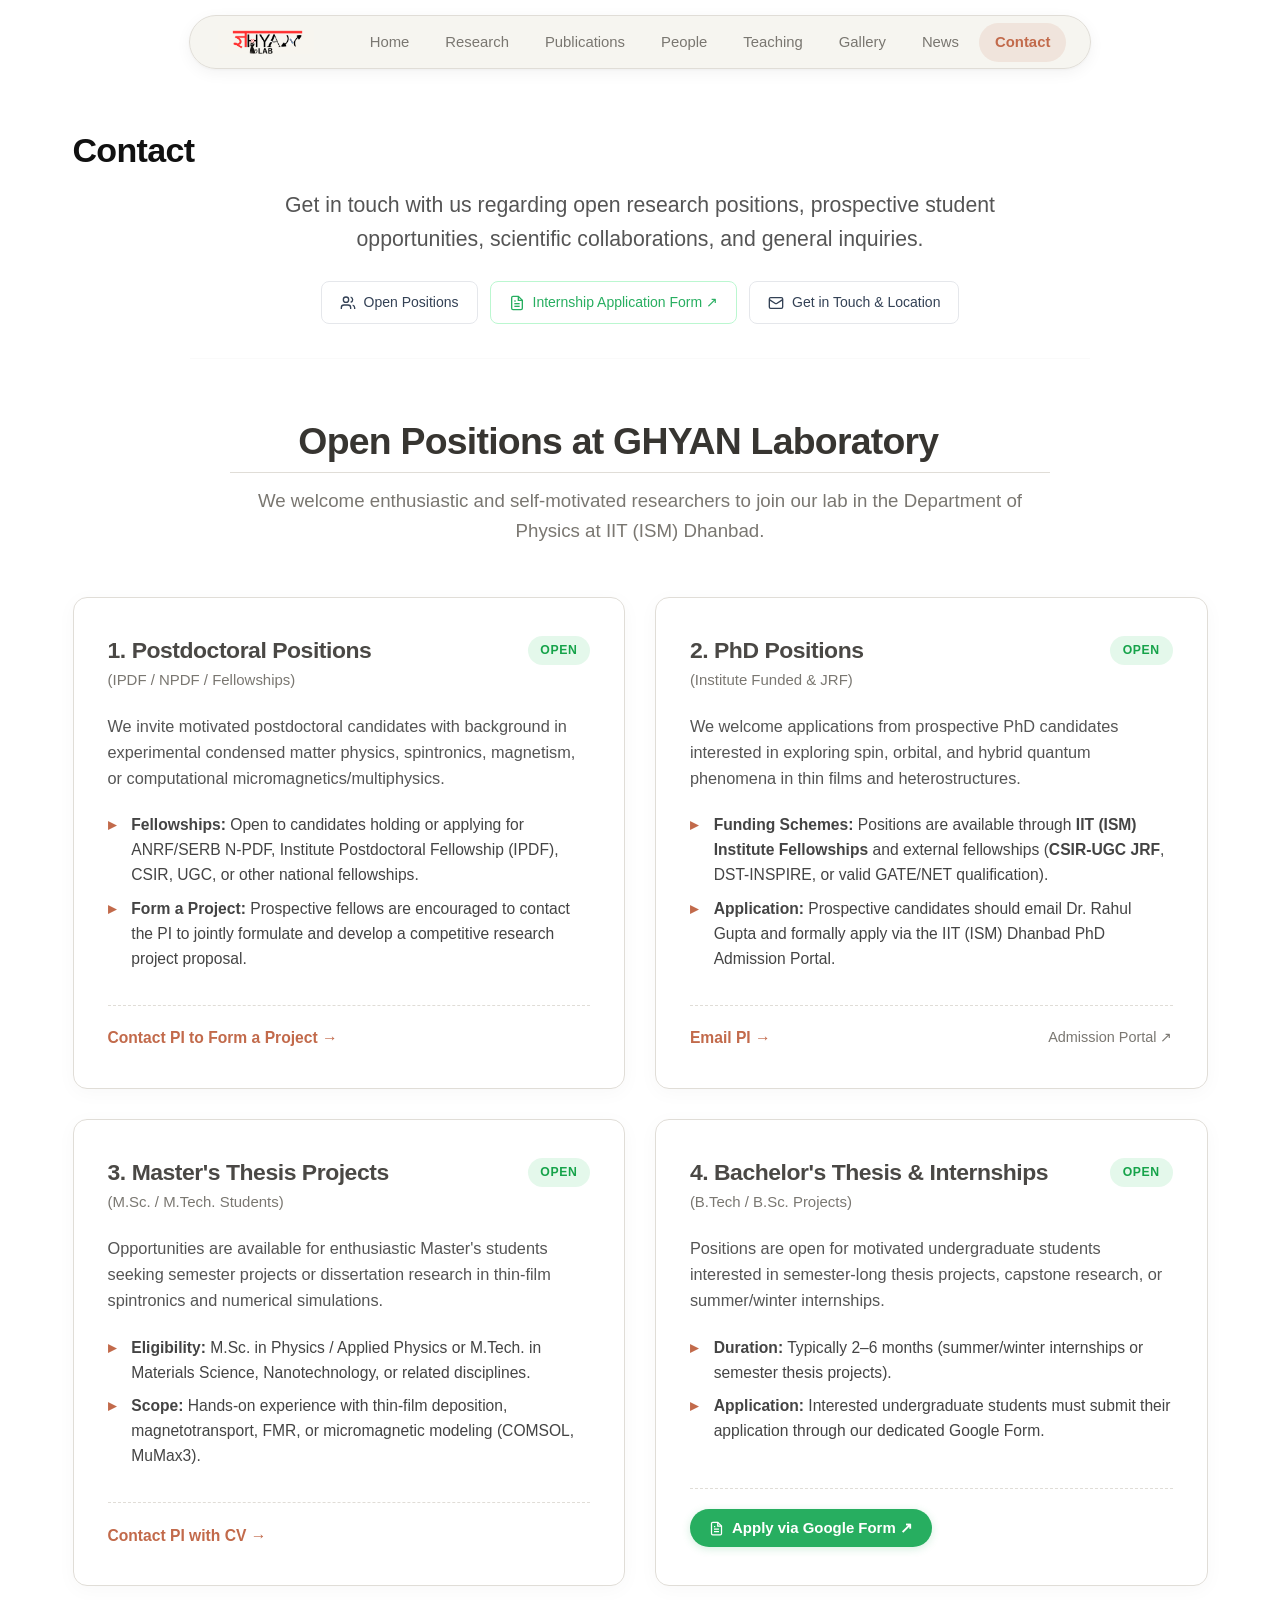
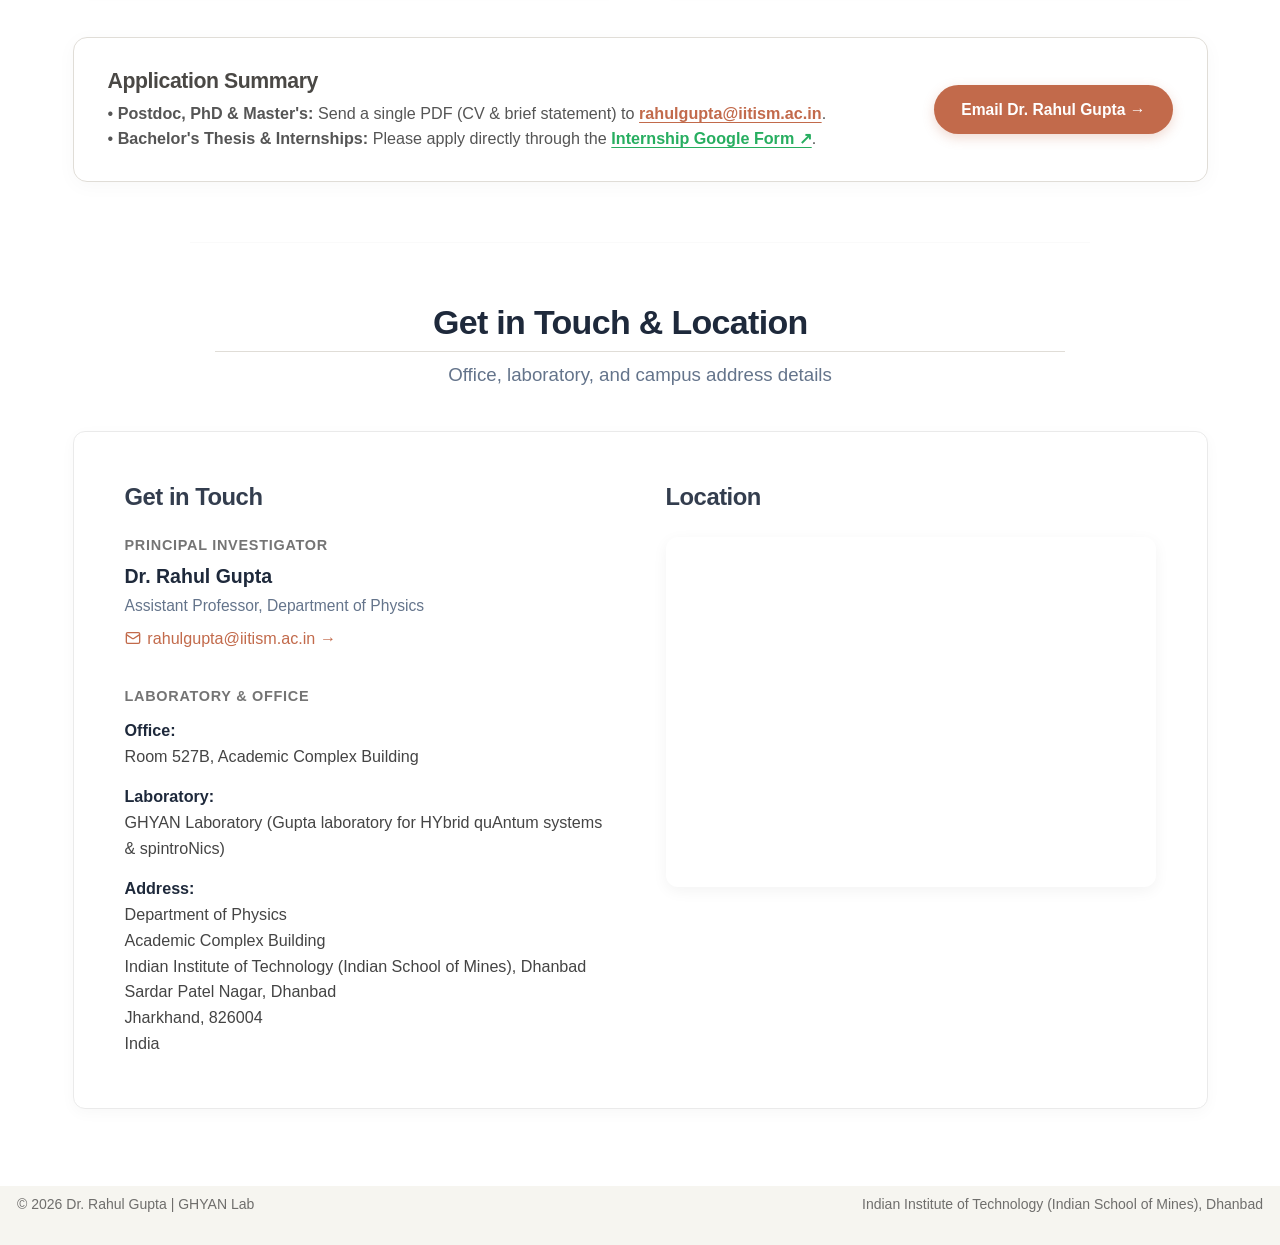
==== commit ded75b29: "Update2" ====
--- a/docs/contact.html
+++ b/docs/contact.html
@@ -46,7 +46,7 @@
 <link href="site_libs/quarto-html/quarto-syntax-highlighting-bf27225e3a48a9273f3daa8f8e829971.css" rel="stylesheet" id="quarto-text-highlighting-styles">
 <script src="site_libs/bootstrap/bootstrap.min.js"></script>
 <link href="site_libs/bootstrap/bootstrap-icons.css" rel="stylesheet">
-<link href="site_libs/bootstrap/bootstrap-4ba8b4d905635be60761a56a3afd567c.min.css" rel="stylesheet" append-hash="true" id="quarto-bootstrap" data-mode="light">
+<link href="site_libs/bootstrap/bootstrap-09ae34166259c9c5181498a9d4bf5214.min.css" rel="stylesheet" append-hash="true" id="quarto-bootstrap" data-mode="light">
 <script id="quarto-search-options" type="application/json">{
   "location": "navbar",
   "copy-button": false,
@@ -162,6 +162,214 @@
 </header>
 
 
+<style>
+/* Embedded styles to guarantee instant rendering independent of browser caching */
+.positions-section {
+  margin-bottom: 4rem;
+}
+
+.positions-header {
+  text-align: center;
+  max-width: 820px;
+  margin: 0 auto 3rem auto;
+}
+
+.positions-header h2 {
+  font-size: 2.2rem;
+  font-weight: 700;
+  color: #373531;
+  margin-bottom: 0.75rem;
+  letter-spacing: -0.02em;
+}
+
+.positions-header p {
+  font-size: 1.1rem;
+  color: #7a7771;
+  line-height: 1.6;
+}
+
+.positions-grid {
+  display: grid;
+  grid-template-columns: repeat(2, 1fr);
+  gap: 1.75rem;
+  margin-bottom: 3rem;
+}
+
+@media (max-width: 850px) {
+  .positions-grid {
+    grid-template-columns: 1fr;
+    gap: 1.5rem;
+  }
+}
+
+.position-card {
+  background: #ffffff;
+  border: 1px solid #e0ddd7;
+  border-radius: 14px;
+  padding: 2.25rem 2rem;
+  box-shadow: 0 4px 20px rgba(0, 0, 0, 0.03);
+  transition: transform 0.25s ease, box-shadow 0.25s ease, border-color 0.25s ease;
+  display: flex;
+  flex-direction: column;
+  position: relative;
+  overflow: hidden;
+}
+
+.position-card::before {
+  content: "";
+  position: absolute;
+  top: 0;
+  left: 0;
+  right: 0;
+  height: 4px;
+  background: #c26a4b;
+  opacity: 0;
+  transition: opacity 0.25s ease;
+}
+
+.position-card:hover {
+  transform: translateY(-4px);
+  box-shadow: 0 12px 30px rgba(194, 106, 75, 0.09);
+  border-color: rgba(194, 106, 75, 0.4);
+}
+
+.position-card:hover::before {
+  opacity: 1;
+}
+
+.position-top {
+  display: flex;
+  justify-content: space-between;
+  align-items: flex-start;
+  gap: 1rem;
+  margin-bottom: 1.25rem;
+}
+
+.position-title {
+  font-size: 1.35rem;
+  font-weight: 700;
+  color: #373531;
+  margin: 0;
+  line-height: 1.3;
+}
+
+.position-badge {
+  display: inline-block;
+  padding: 0.3rem 0.75rem;
+  font-size: 0.72rem;
+  font-weight: 700;
+  text-transform: uppercase;
+  letter-spacing: 0.05em;
+  border-radius: 50px;
+  background: rgba(194, 106, 75, 0.1);
+  color: #c26a4b;
+  white-space: nowrap;
+  flex-shrink: 0;
+}
+
+.position-badge.active {
+  background: rgba(34, 197, 94, 0.12);
+  color: #16a34a;
+}
+
+.position-desc {
+  font-size: 0.96rem;
+  color: #555;
+  line-height: 1.6;
+  margin-bottom: 1.25rem;
+}
+
+.position-subheading {
+  font-size: 0.82rem;
+  font-weight: 700;
+  text-transform: uppercase;
+  letter-spacing: 0.05em;
+  color: #7a7771;
+  margin-bottom: 0.5rem;
+}
+
+.position-details {
+  list-style: none;
+  padding: 0;
+  margin: 0 0 1.5rem 0;
+  font-size: 0.92rem;
+  color: #444;
+  line-height: 1.6;
+  flex-grow: 1;
+}
+
+.position-details li {
+  margin-bottom: 0.5rem;
+  padding-left: 1.4rem;
+  position: relative;
+}
+
+.position-details li::before {
+  content: "\25b8";
+  position: absolute;
+  left: 0;
+  color: #c26a4b;
+  font-weight: bold;
+}
+
+.position-footer {
+  margin-top: auto;
+  padding-top: 1.2rem;
+  border-top: 1px dashed #e0ddd7;
+  display: flex;
+  align-items: center;
+  justify-content: space-between;
+}
+
+.position-apply-link {
+  display: inline-flex;
+  align-items: center;
+  gap: 0.4rem;
+  font-size: 0.92rem;
+  font-weight: 600;
+  color: #c26a4b;
+  text-decoration: none;
+  transition: color 0.2s ease, transform 0.2s ease;
+}
+
+.position-apply-link:hover {
+  color: #a34e32;
+  text-decoration: none;
+  transform: translateX(3px);
+}
+
+.form-link-btn {
+  display: inline-flex;
+  align-items: center;
+  gap: 0.45rem;
+  background-color: #27ae60;
+  color: #ffffff !important;
+  font-weight: 600;
+  font-size: 0.88rem;
+  padding: 0.45rem 1.15rem;
+  border-radius: 50px;
+  text-decoration: none !important;
+  transition: all 0.2s ease;
+  box-shadow: 0 2px 8px rgba(39, 174, 96, 0.2);
+}
+
+.form-link-btn:hover {
+  background-color: #219653;
+  transform: translateY(-2px);
+  box-shadow: 0 4px 12px rgba(39, 174, 96, 0.3);
+}
+
+.apply-banner {
+  background: #ffffff;
+  border: 1px solid #e0ddd7;
+  border-radius: 14px;
+  padding: 2.5rem;
+  margin-bottom: 4rem;
+  box-shadow: 0 4px 20px rgba(0, 0, 0, 0.03);
+  position: relative;
+}
+</style>
+
 <div style="text-align: center; margin-bottom: 2rem;">
   <p style="font-size: 1.25rem; color: #555; max-width: 820px; margin: 0 auto 1.5rem auto; line-height: 1.6;">
     Get in touch with us regarding open research positions, prospective student opportunities, scientific collaborations, and general inquiries.
@@ -246,7 +454,7 @@
       <a href="mailto:rahulgupta@iitism.ac.in?subject=PhD%20Application%20-%20GHYAN%20Lab" class="position-apply-link">
         Email PI →
       </a>
-      <a href="https://admissions.iitism.ac.in/phd/index.php/admission/" target="_blank" rel="noopener noreferrer" style="font-size: 0.85rem; color: #7a7771; text-decoration: none;">
+      <a href="https://admission.iitism.ac.in/" target="_blank" rel="noopener noreferrer" style="font-size: 0.85rem; color: #7a7771; text-decoration: none;">
         Admission Portal ↗
       </a>
     </div>
--- a/docs/styles.css
+++ b/docs/styles.css
@@ -1656,7 +1656,7 @@
 }
 
 .position-details li::before {
-  content: "▹";
+  content: "\25b8";
   position: absolute;
   left: 0;
   color: #c26a4b;
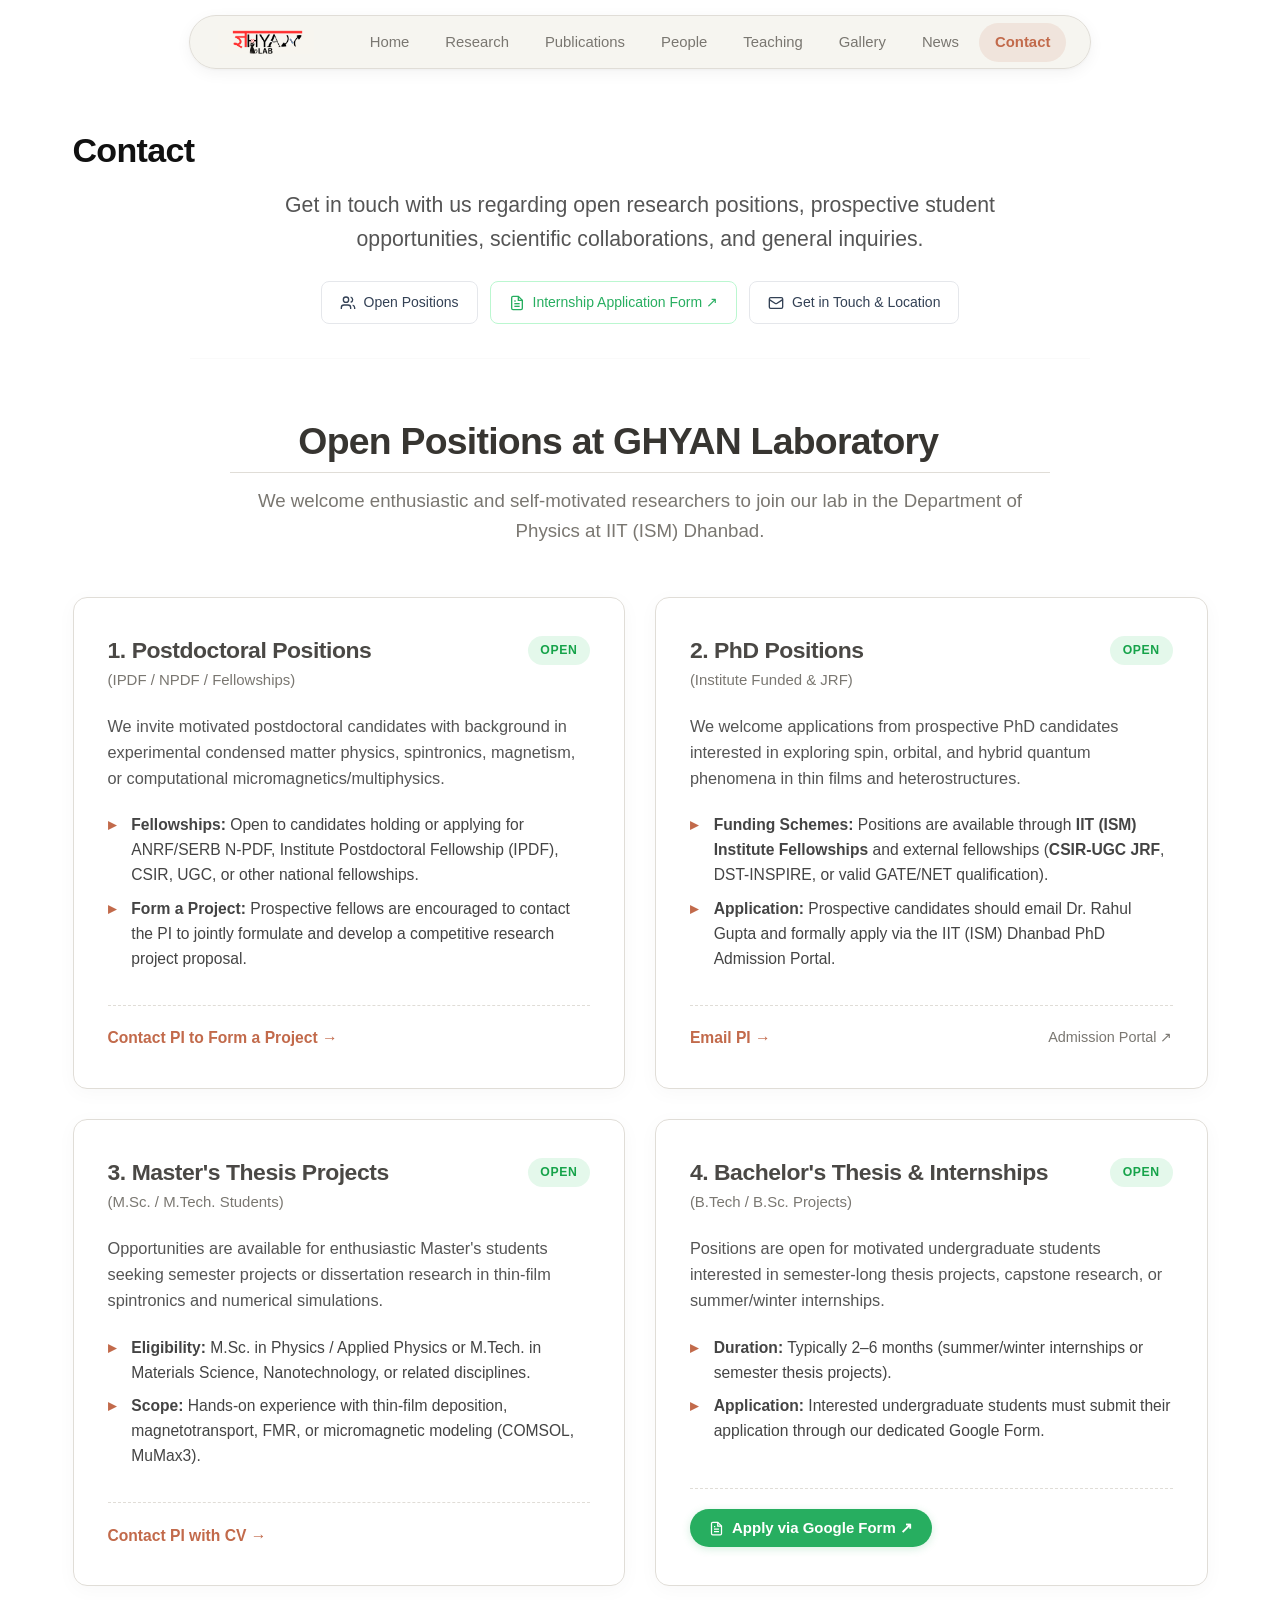
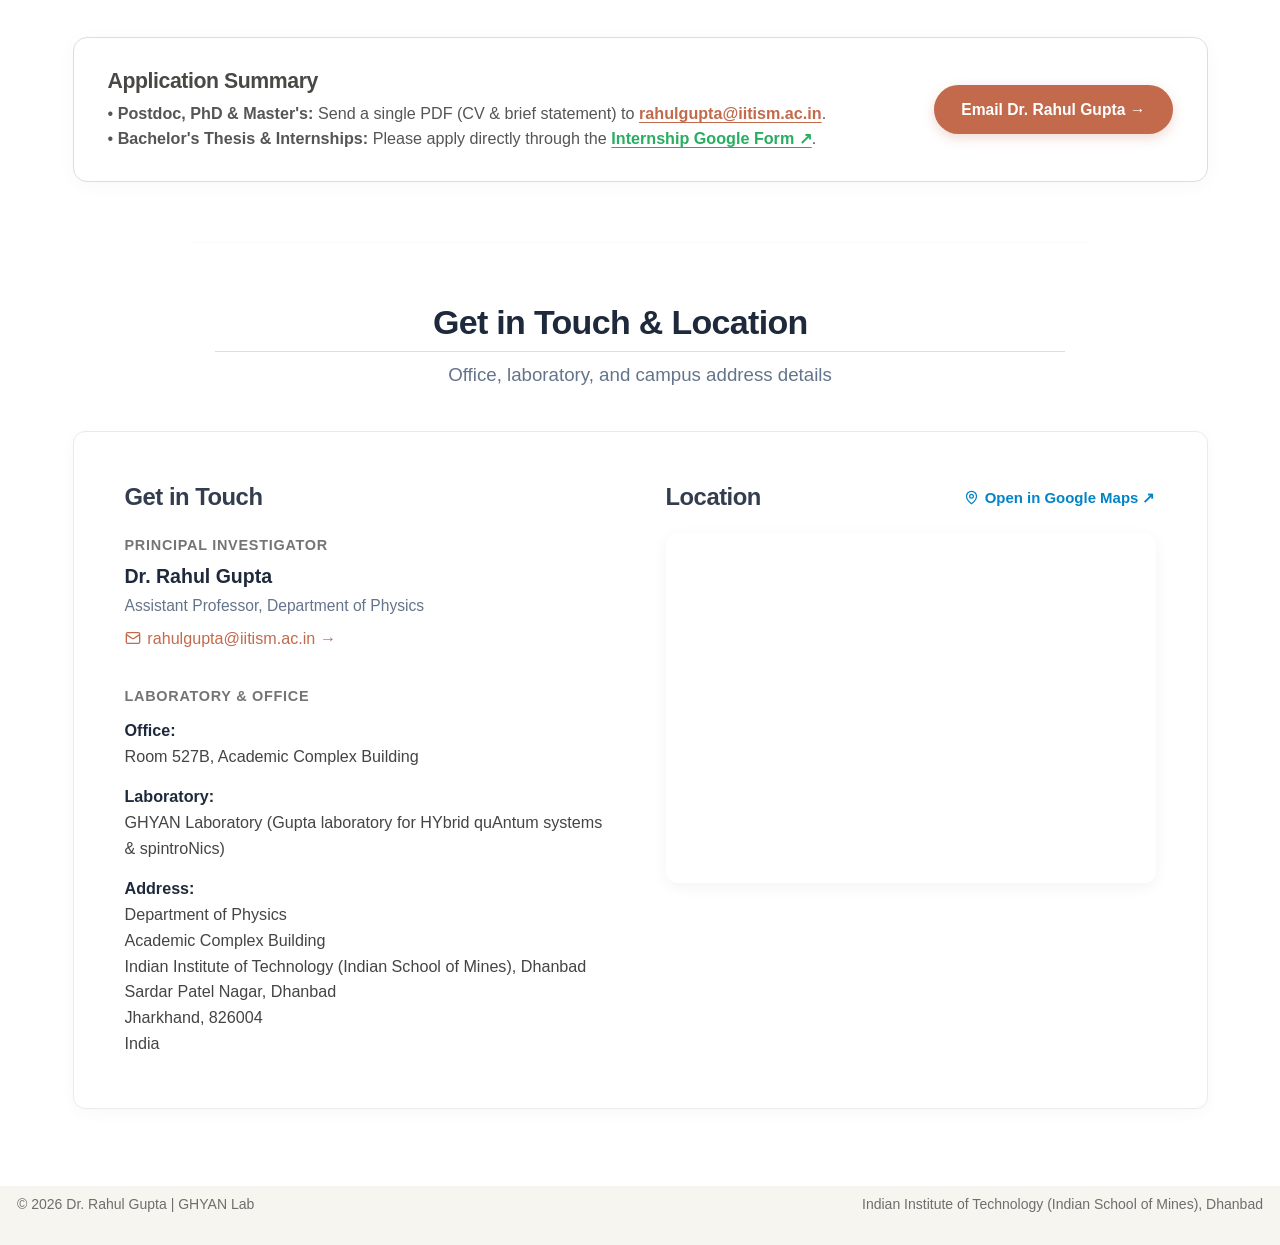
==== commit 25bea723: "Update9" ====
--- a/docs/contact.html
+++ b/docs/contact.html
@@ -582,9 +582,15 @@
   </div>
 
   <div>
-    <h3 style="margin-top: 0; margin-bottom: 1.5rem; color: #1e293b; font-weight: 700; font-size: 1.4rem;" class="anchored">Location</h3>
+    <div style="display: flex; justify-content: space-between; align-items: baseline; margin-bottom: 1.25rem;">
+      <h3 style="margin: 0; color: #1e293b; font-weight: 700; font-size: 1.4rem;" class="anchored">Location</h3>
+      <a href="https://maps.app.goo.gl/8dt1E2tN8BbKb1CKA" target="_blank" rel="noopener noreferrer" style="font-size: 0.88rem; font-weight: 600; color: #0284c7; text-decoration: none; display: inline-flex; align-items: center; gap: 0.35rem;">
+        <svg width="15" height="15" viewbox="0 0 24 24" fill="none" stroke="currentColor" stroke-width="2"><path d="M20 10c0 6-8 12-8 12s-8-6-8-12a8 8 0 0 1 16 0Z"></path><circle cx="12" cy="10" r="3"></circle></svg>
+        Open in Google Maps ↗
+      </a>
+    </div>
     <div style="border-radius: 12px; overflow: hidden; box-shadow: 0 4px 15px rgba(0,0,0,0.05); height: 350px;">
-      <iframe src="https://www.google.com/maps/embed?pb=!1m18!1m12!1m3!1d3650.117390558661!2d86.43899721498261!3d23.814421984557995!2m3!1f0!2f0!3f0!3m2!1i1024!2i768!4f13.1!3m3!1m2!1s0x39f6bc9fac68019b%3A0xc6c4d7f5fc811ed1!2sDepartment%20of%20Physics%2C%20IIT%20(ISM)%20Dhanbad!5e0!3m2!1sen!2sin!4v1689000000000!5m2!1sen!2sin" width="100%" height="100%" style="border:0;" allowfullscreen="" loading="lazy" referrerpolicy="no-referrer-when-downgrade">
+      <iframe src="https://www.google.com/maps/embed?pb=!1m18!1m12!1m3!1d3650.2335191834246!2d86.4387918!3d23.8114342!2m3!1f0!2f0!3f0!3m2!1i1024!2i768!4f13.1!3m3!1m2!1s0x39f6bc98d25a2a93%3A0x27ad1246c7284783!2sAcademic%20Complex!5e0!3m2!1sen!2sin!4v1700000000000!5m2!1sen!2sin" width="100%" height="100%" style="border:0;" allowfullscreen="" loading="lazy" referrerpolicy="no-referrer-when-downgrade">
       </iframe>
     </div>
   </div>
--- a/docs/styles.css
+++ b/docs/styles.css
@@ -479,16 +479,23 @@
 
 .team-grid {
   display: grid;
-  grid-template-columns: repeat(3, 1fr);
-  gap: 1.25rem;
-}
-
-@media (max-width: 991.98px) {
+  grid-template-columns: repeat(4, 1fr);
+  gap: 1rem;
+}
+
+@media (max-width: 1200px) {
+  .team-grid {
+    grid-template-columns: repeat(2, 1fr);
+    gap: 1.25rem;
+  }
+}
+
+@media (max-width: 680px) {
   .team-grid {
     grid-template-columns: 1fr !important;
     max-width: 380px;
     margin: 0 auto;
-    gap: 1.5rem;
+    gap: 1.25rem;
   }
 }
 
@@ -814,6 +821,28 @@
   background: #eff6ff;
   border-color: #3b82f6;
   color: #1e40af;
+}
+
+.orcid-link {
+  color: #4d7c0f;
+  border-color: #d9f99d;
+}
+
+.orcid-link:hover {
+  background: #f7fee7;
+  border-color: #a6ce39;
+  color: #365314;
+}
+
+.wos-link {
+  color: #4f46e5;
+  border-color: #c7d2fe;
+}
+
+.wos-link:hover {
+  background: #eef2ff;
+  border-color: #6366f1;
+  color: #3730a3;
 }
 
 #publications-list,
@@ -1800,3 +1829,447 @@
   box-shadow: 0 6px 16px rgba(194, 106, 75, 0.35);
 }
 
+
+
+/* ==========================================================================
+   Academic Visits Section & Map Styling
+   ========================================================================== */
+.legend-dot.visit-dot {
+  background: #e67e22;
+  border: 2px solid #ffffff;
+  box-shadow: 0 0 0 2px #e67e22;
+}
+
+.visits-section {
+  max-width: 1020px;
+  margin: 3.5rem auto 3rem auto;
+}
+
+.visits-grid {
+  display: grid;
+  grid-template-columns: repeat(2, 1fr);
+  gap: 0.85rem;
+  margin-top: 1.5rem;
+}
+
+@media (max-width: 768px) {
+  .visits-grid {
+    grid-template-columns: 1fr;
+    gap: 0.75rem;
+  }
+}
+
+.visit-item {
+  background: #ffffff;
+  border: 1px solid #e2e8f0;
+  border-radius: 10px;
+  padding: 0.85rem 1.1rem;
+  display: flex;
+  align-items: center;
+  gap: 0.85rem;
+  transition: all 0.2s ease;
+  cursor: pointer;
+  box-shadow: 0 2px 8px rgba(0, 0, 0, 0.02);
+  text-decoration: none !important;
+  color: inherit !important;
+}
+
+.visit-item:hover,
+.visit-item.active-visit {
+  background: #fffbf5;
+  border-color: #e67e22;
+  transform: translateY(-2px);
+  box-shadow: 0 4px 15px rgba(230, 126, 34, 0.12);
+}
+
+.visit-item-left {
+  display: flex;
+  align-items: center;
+  gap: 0.5rem;
+  flex-shrink: 0;
+}
+
+.visit-dot-badge {
+  width: 9px;
+  height: 9px;
+  border-radius: 50%;
+  background: #e67e22;
+  box-shadow: 0 0 0 2px rgba(230, 126, 34, 0.2);
+  flex-shrink: 0;
+}
+
+.visit-year-pill {
+  font-size: 0.74rem;
+  font-weight: 700;
+  padding: 0.2rem 0.55rem;
+  border-radius: 12px;
+  background: #fef3c7;
+  color: #92400e;
+  letter-spacing: 0.02em;
+}
+
+.visit-item-content {
+  flex: 1;
+  min-width: 0;
+}
+
+.visit-title {
+  font-size: 0.92rem;
+  font-weight: 600;
+  color: #1e293b;
+  line-height: 1.35;
+}
+
+.visit-meta {
+  font-size: 0.8rem;
+  color: #64748b;
+  margin-top: 0.15rem;
+  line-height: 1.3;
+}
+
+.visit-locate-hint {
+  font-size: 0.85rem;
+  opacity: 0.4;
+  transition: opacity 0.2s ease, transform 0.2s ease;
+  flex-shrink: 0;
+}
+
+.visit-item:hover .visit-locate-hint,
+.visit-item.active-visit .visit-locate-hint {
+  opacity: 1;
+  transform: scale(1.2);
+}
+
+.visit-marker-wrap {
+  position: relative;
+  cursor: pointer;
+  display: flex;
+  align-items: center;
+  justify-content: center;
+  width: 14px;
+  height: 14px;
+}
+
+.visit-marker-dot {
+  width: 10px;
+  height: 10px;
+  border-radius: 50%;
+  background: #e67e22;
+  border: 2px solid #ffffff;
+  box-shadow: 0 0 0 1px #e67e22, 0 2px 6px rgba(230, 126, 34, 0.35);
+  transition: transform 0.2s cubic-bezier(0.34, 1.56, 0.64, 1), background 0.2s, box-shadow 0.2s;
+  flex-shrink: 0;
+}
+
+.visit-marker-wrap:hover .visit-marker-dot,
+.visit-marker-wrap.active .visit-marker-dot {
+  transform: scale(1.5);
+  background: #d35400;
+  box-shadow: 0 0 0 2px #ffffff, 0 0 12px rgba(230, 126, 34, 0.7);
+}
+
+.map-zoomed-in .visit-marker-wrap .collab-marker-label,
+.visit-marker-wrap:hover .collab-marker-label,
+.show-all-labels .visit-marker-wrap .collab-marker-label {
+  opacity: 1 !important;
+  visibility: visible !important;
+  pointer-events: auto !important;
+}
+
+.visit-label-inst {
+  font-size: 0.7rem;
+  font-weight: 600;
+  color: #d35400;
+  display: block;
+  line-height: 1.25;
+  margin-top: 1px;
+}
+
+.visit-popup-tag {
+  font-size: 0.72rem;
+  font-weight: 700;
+  text-transform: uppercase;
+  letter-spacing: 0.05em;
+  color: #d35400;
+  margin-bottom: 0.2rem;
+}
+
+
+/* ==========================================================================
+   Invited & Oral Talks Section & Map Styling
+   ========================================================================== */
+.legend-dot.talk-dot {
+  background: #8b5cf6;
+  border: 2px solid #ffffff;
+  box-shadow: 0 0 0 2px #8b5cf6;
+}
+
+.talks-section {
+  max-width: 1020px;
+  margin: 3.5rem auto 3rem auto;
+}
+
+.talks-grid {
+  display: grid;
+  grid-template-columns: repeat(2, 1fr);
+  gap: 0.85rem;
+  margin-top: 1.5rem;
+}
+
+@media (max-width: 768px) {
+  .talks-grid {
+    grid-template-columns: 1fr;
+    gap: 0.75rem;
+  }
+}
+
+.talk-item {
+  background: #ffffff;
+  border: 1px solid #e2e8f0;
+  border-radius: 10px;
+  padding: 0.85rem 1.1rem;
+  display: flex;
+  align-items: center;
+  gap: 0.85rem;
+  transition: all 0.2s ease;
+  cursor: pointer;
+  box-shadow: 0 2px 8px rgba(0, 0, 0, 0.02);
+  text-decoration: none !important;
+  color: inherit !important;
+}
+
+.talk-item:hover,
+.talk-item.active-talk {
+  background: #fbf9ff;
+  border-color: #8b5cf6;
+  transform: translateY(-2px);
+  box-shadow: 0 4px 15px rgba(139, 92, 246, 0.12);
+}
+
+.talk-item-left {
+  display: flex;
+  align-items: center;
+  gap: 0.45rem;
+  flex-shrink: 0;
+  flex-wrap: wrap;
+}
+
+.talk-dot-badge {
+  width: 9px;
+  height: 9px;
+  border-radius: 50%;
+  background: #8b5cf6;
+  box-shadow: 0 0 0 2px rgba(139, 92, 246, 0.2);
+  flex-shrink: 0;
+}
+
+.talk-year-pill {
+  font-size: 0.74rem;
+  font-weight: 700;
+  padding: 0.2rem 0.55rem;
+  border-radius: 12px;
+  background: #ede9fe;
+  color: #6d28d9;
+  letter-spacing: 0.02em;
+}
+
+.talk-type-pill {
+  font-size: 0.68rem;
+  font-weight: 800;
+  text-transform: uppercase;
+  letter-spacing: 0.04em;
+  padding: 0.18rem 0.45rem;
+  border-radius: 6px;
+  line-height: 1;
+}
+
+.talk-type-pill.invited {
+  background: #fae8ff;
+  color: #a21caf;
+  border: 1px solid rgba(162, 28, 175, 0.25);
+}
+
+.talk-type-pill.oral {
+  background: #e0e7ff;
+  color: #4338ca;
+  border: 1px solid rgba(67, 56, 202, 0.25);
+}
+
+.talk-type-pill.poster {
+  background: #ccfbf1;
+  color: #0f766e;
+  border: 1px solid rgba(15, 118, 110, 0.25);
+}
+
+.talk-item-content {
+  flex: 1;
+  min-width: 0;
+}
+
+.talk-title {
+  font-size: 0.90rem;
+  font-weight: 600;
+  color: #1e293b;
+  line-height: 1.35;
+}
+
+.talk-meta {
+  font-size: 0.8rem;
+  color: #64748b;
+  margin-top: 0.15rem;
+  line-height: 1.3;
+}
+
+.talk-locate-hint {
+  font-size: 0.85rem;
+  opacity: 0.4;
+  transition: opacity 0.2s ease, transform 0.2s ease;
+  flex-shrink: 0;
+}
+
+.talk-item:hover .talk-locate-hint,
+.talk-item.active-talk .talk-locate-hint {
+  opacity: 1;
+  transform: scale(1.2);
+}
+
+.talk-marker-wrap {
+  position: relative;
+  cursor: pointer;
+  display: flex;
+  align-items: center;
+  justify-content: center;
+  width: 14px;
+  height: 14px;
+}
+
+.talk-marker-dot {
+  width: 10px;
+  height: 10px;
+  border-radius: 50%;
+  background: #8b5cf6;
+  border: 2px solid #ffffff;
+  box-shadow: 0 0 0 1px #8b5cf6, 0 2px 6px rgba(139, 92, 246, 0.35);
+  transition: transform 0.2s cubic-bezier(0.34, 1.56, 0.64, 1), background 0.2s, box-shadow 0.2s;
+  flex-shrink: 0;
+}
+
+.talk-marker-wrap:hover .talk-marker-dot,
+.talk-marker-wrap.active .talk-marker-dot {
+  transform: scale(1.5);
+  background: #7c3aed;
+  box-shadow: 0 0 0 2px #ffffff, 0 0 12px rgba(124, 58, 237, 0.7);
+}
+
+.map-zoomed-in .talk-marker-wrap .collab-marker-label,
+.talk-marker-wrap:hover .collab-marker-label,
+.show-all-labels .talk-marker-wrap .collab-marker-label {
+  opacity: 1 !important;
+  visibility: visible !important;
+  pointer-events: auto !important;
+}
+
+.talk-label-forum {
+  font-size: 0.7rem;
+  font-weight: 600;
+  color: #7c3aed;
+  display: block;
+  line-height: 1.25;
+  margin-top: 1px;
+}
+
+.talk-popup-tag {
+  font-size: 0.72rem;
+  font-weight: 700;
+  text-transform: uppercase;
+  letter-spacing: 0.05em;
+  color: #7c3aed;
+  margin-bottom: 0.2rem;
+}
+
+
+.collab-marker-wrap:hover,
+.collab-marker-wrap.active,
+.talk-marker-wrap:hover,
+.talk-marker-wrap.active,
+.visit-marker-wrap:hover,
+.visit-marker-wrap.active {
+  z-index: 1000 !important;
+}
+
+
+/* Jump Tabs Color Accents */
+.section-jump-link.tab-collab:hover {
+  background: #f0f9ff;
+  border-color: #0284c7;
+  color: #0369a1;
+  box-shadow: 0 4px 12px rgba(2, 132, 199, 0.15);
+}
+.section-jump-link.tab-talks:hover {
+  background: #f5f3ff;
+  border-color: #8b5cf6;
+  color: #6d28d9;
+  box-shadow: 0 4px 12px rgba(139, 92, 246, 0.15);
+}
+.section-jump-link.tab-visits:hover {
+  background: #fffbf5;
+  border-color: #e67e22;
+  color: #b45309;
+  box-shadow: 0 4px 12px rgba(230, 126, 34, 0.15);
+}
+
+
+/* Member Cards Enhancement */
+.member-bio {
+  font-size: 0.84rem;
+  color: #475569;
+  line-height: 1.55;
+  margin: 0.25rem 0 0.85rem 0;
+  text-align: justify;
+}
+
+.member-tags {
+  display: flex;
+  flex-wrap: wrap;
+  gap: 0.35rem;
+  margin-bottom: 1.1rem;
+  margin-top: auto;
+}
+
+.member-tag {
+  font-size: 0.73rem;
+  font-weight: 600;
+  padding: 0.22rem 0.55rem;
+  border-radius: 12px;
+  background: #f1f5f9;
+  color: #334155;
+  border: 1px solid #e2e8f0;
+  line-height: 1.3;
+}
+
+.member-links {
+  display: flex;
+  flex-wrap: wrap;
+  gap: 0.85rem;
+  align-items: center;
+  justify-content: center;
+  padding-top: 0.85rem;
+  border-top: 1px solid #f1f5f9;
+  margin-top: auto;
+}
+
+.member-link-btn {
+  display: inline-flex;
+  align-items: center;
+  gap: 0.35rem;
+  font-size: 0.84rem;
+  font-weight: 600;
+  color: #0284c7 !important;
+  text-decoration: none !important;
+  transition: color 0.2s ease;
+}
+
+.member-link-btn:hover {
+  color: #0369a1 !important;
+  text-decoration: underline !important;
+}
